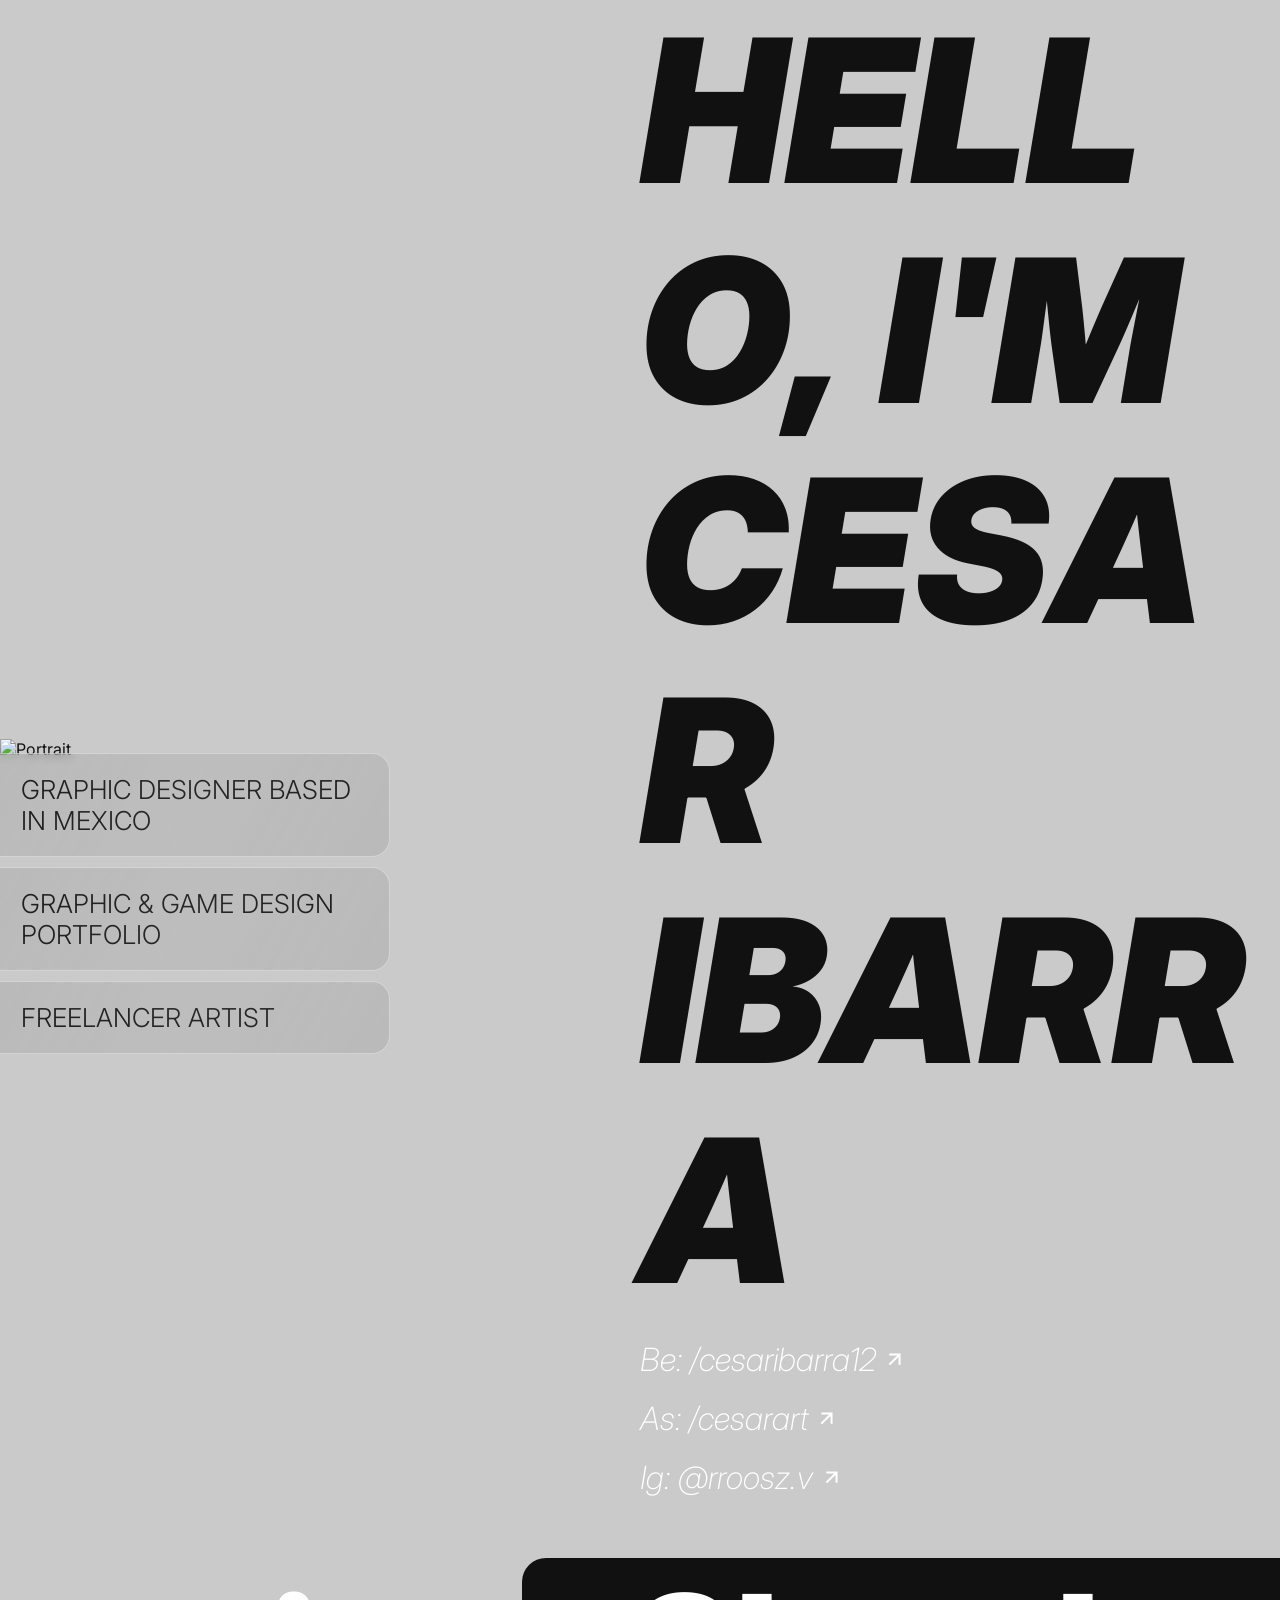
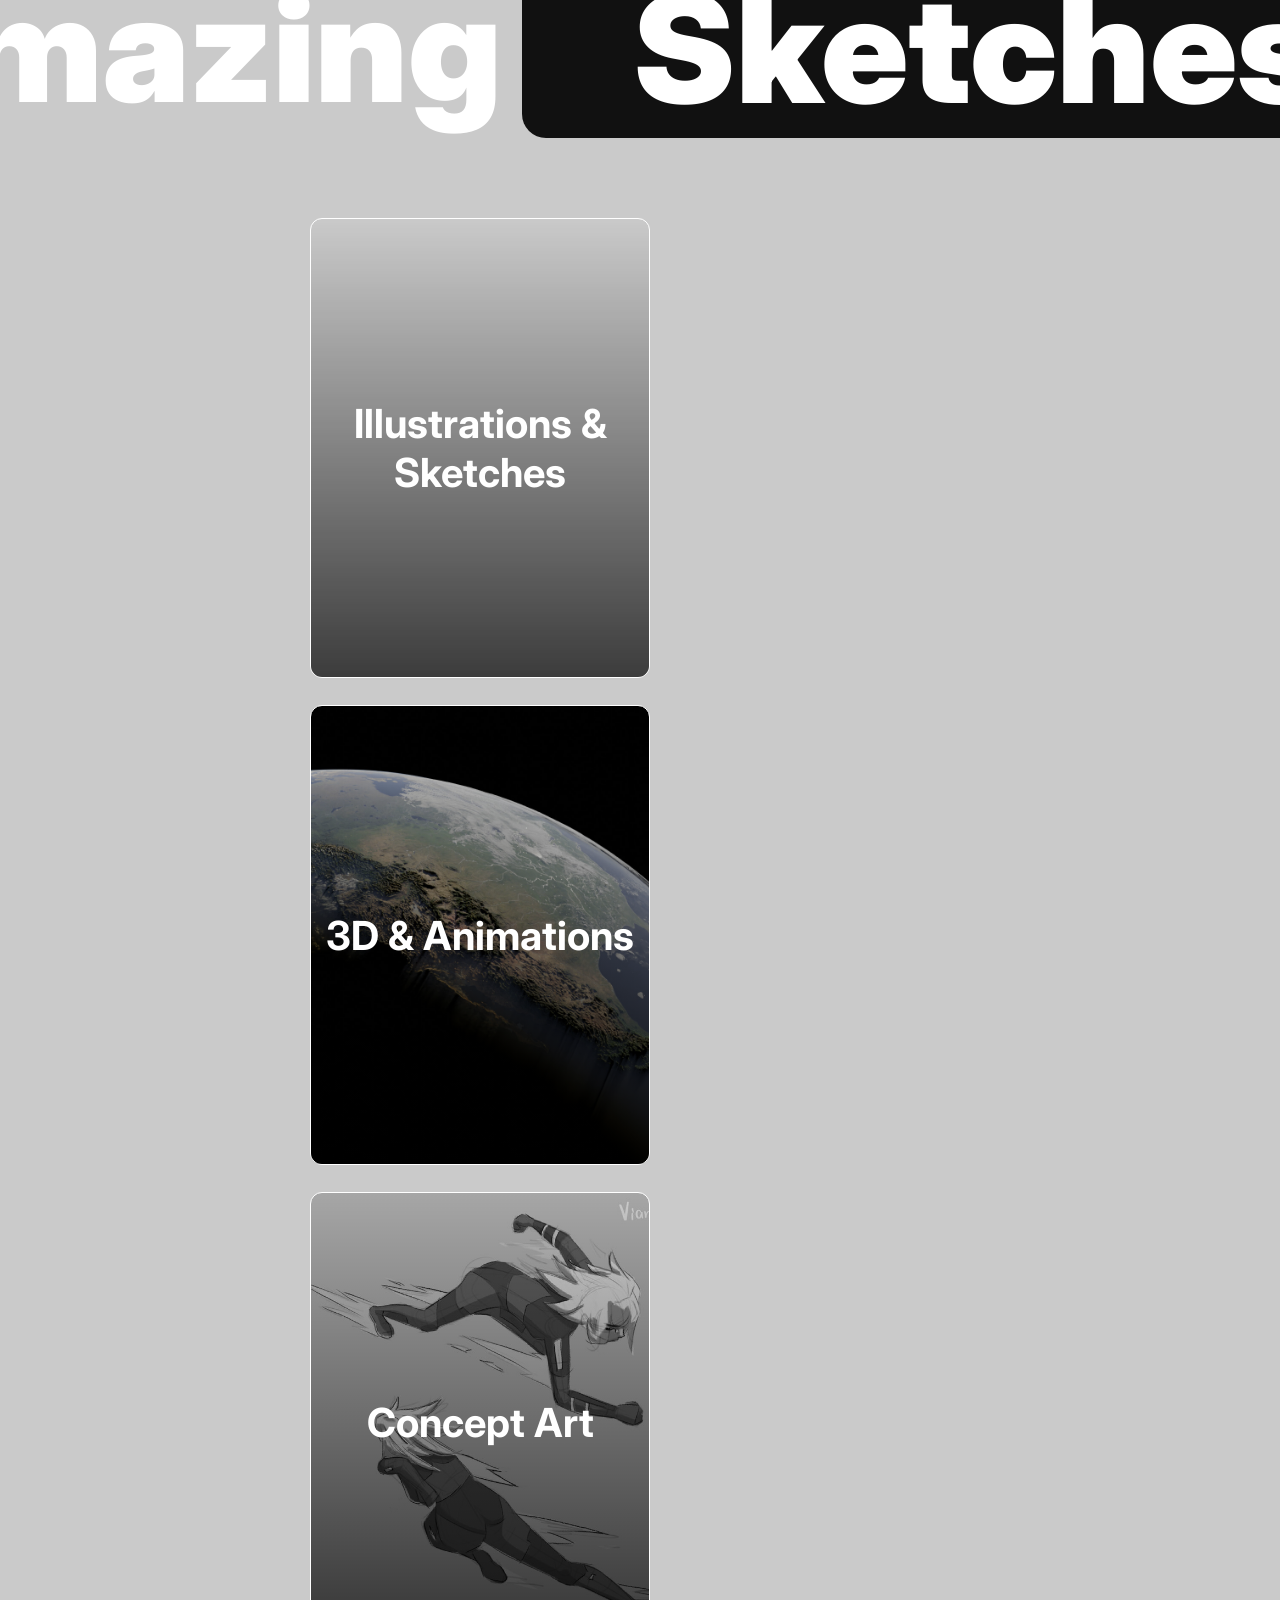
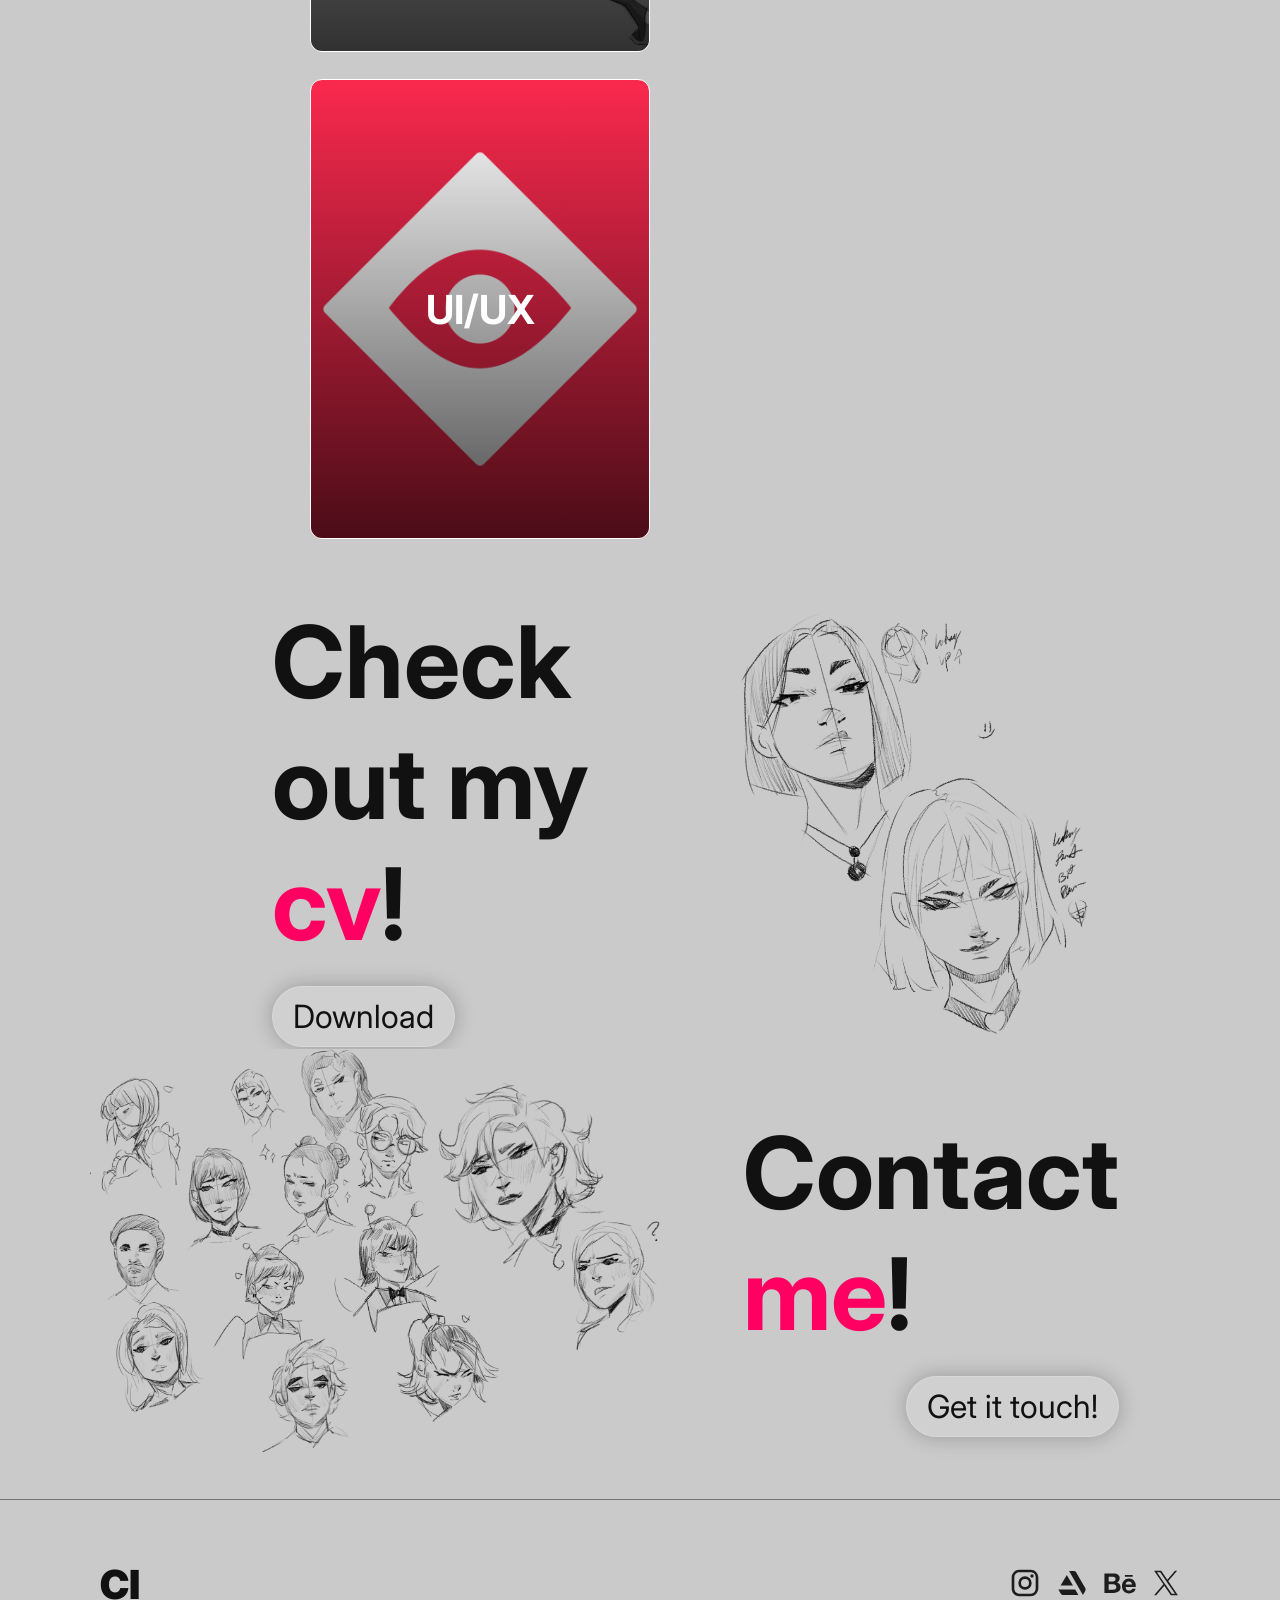
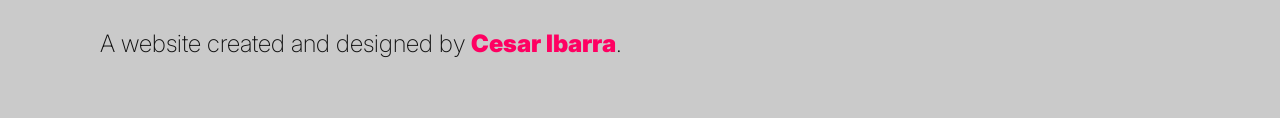
==== index.html @ 058ae0f2 "Fix image source path in index.html" ====
<!DOCTYPE html>
<html lang="en">
<head>
    <meta charset="UTF-8">
    <meta name="viewport" content="width=device-width, initial-scale=1.0">
    <title>Cesar Ibarra</title>
    <link rel="icon" href="">
    <link rel="stylesheet" href="index.css">
    <link rel="preconnect" href="https://fonts.googleapis.com">
    <link rel="preconnect" href="https://fonts.gstatic.com" crossorigin>
    <link href="https://fonts.googleapis.com/css2?family=Inter:ital,opsz,wght@0,14..32,100..900;1,14..32,100..900&display=swap" rel="stylesheet">
</head>
<body>

  <div id="main" class="main">
    <!-- Lado Izquierdo -->
    <div class="left">
      <img src="./img/illustrations and sketches/main.PNG" alt="Portrait">
      <div class="tags">
        <div>GRAPHIC DESIGNER BASED IN MEXICO</div>
        <div>GRAPHIC & GAME DESIGN PORTFOLIO</div>
        <div>FREELANCER ARTIST</div>
      </div>
    </div>

    <!-- Lado Derecho -->
    <div class="right">
      <h1 id="hello">HELLO, I'M<br>CESAR<br>IBARRA</h1>
      <div class="links">
        <a href="https://www.behance.net/cesaribarra12" target="_blank"> Be: /cesaribarra12 <svg xmlns="http://www.w3.org/2000/svg" width="24" height="24" viewBox="0 0 24 24"><path  d="M13 20h-2V8l-5.5 5.5l-1.42-1.42L12 4.16l7.92 7.92l-1.42 1.42L13 8z"/></svg></a>
        <a href="https://www.artstation.com/cesarart" target="_blank">As: /cesarart <svg xmlns="http://www.w3.org/2000/svg" width="24" height="24" viewBox="0 0 24 24"><path  d="M13 20h-2V8l-5.5 5.5l-1.42-1.42L12 4.16l7.92 7.92l-1.42 1.42L13 8z"/></svg></a>
        <a href="https://www.instagram.com/rroosz.v" target="_blank">Ig: @rroosz.v <svg xmlns="http://www.w3.org/2000/svg" width="24" height="24" viewBox="0 0 24 24"><path  d="M13 20h-2V8l-5.5 5.5l-1.42-1.42L12 4.16l7.92 7.92l-1.42 1.42L13 8z"/></svg></a>
      </div>
    </div>
  </div>

  
<div class="mywork">
   <h2 class="myworkh2">
  Amazing 
  <span class="rotate">
    <span>Sketches</span>
    <span>Illustrations</span>
    <span>Concept Arts</span>
    <span class="designspan">Designs</span>
  </span>
</h2>
  <div class="work-container">
    <a href="#" class="work-card" style="background-image: url('img/illustrations and sketches/billie.jpg')"  data-modal="illustrations">
      <span>Illustrations & Sketches</span>
    </a>

    <a href="#" class="work-card" style="background-image: url('img/3d/world.jpg')" data-modal="threeD">
      <span>3D & Animations</span>
    </a>

    <a href="#" class="work-card" style="background-image: url('/img/concept/concept.jpg')" data-modal="conceptart" >
      <span>Concept Art</span>
    </a>

    <a href="#" class="work-card" style="background-image: url('img/ui ux/MDL.png')" data-modal="uiux">
      <span>UI/UX</span>
    </a>
  </div>
</div>
<div class="downloadsec">
    <div class="download">
      <h1>Check out my <span>cv</span>!</h1>
      <button onclick="descargarPDF()" class="downloadbut">Download</button>
    </div>
      <img src="/img/Illustrations and sketches/Sketc.png" alt="">

</div>


<div class="contactmesec">
    <img src="/img/Illustrations and sketches/Sketch2.png">
  <div class="contactme">
      <h1>Contact <span>me</span>!</h1>
      <button onclick="window.location.href='mailto:cesar.ibarra003@outlook.com?subject=Contact%20from%20your%20website&body=Hi,%20Cesar%20looking%20forward%20to%20contact%20you.'" class="contactbut">Get it touch!</button>
  </div>
</div>

<footer>
  <div class="mainfoot">
    <a href="#" class="footlogo">CI</a>
    <div class="footlinks">
      <a class="footlink"><svg xmlns="http://www.w3.org/2000/svg" width="32" height="32" viewBox="0 0 24 24"><path  d="M7.8 2h8.4C19.4 2 22 4.6 22 7.8v8.4a5.8 5.8 0 0 1-5.8 5.8H7.8C4.6 22 2 19.4 2 16.2V7.8A5.8 5.8 0 0 1 7.8 2m-.2 2A3.6 3.6 0 0 0 4 7.6v8.8C4 18.39 5.61 20 7.6 20h8.8a3.6 3.6 0 0 0 3.6-3.6V7.6C20 5.61 18.39 4 16.4 4zm9.65 1.5a1.25 1.25 0 0 1 1.25 1.25A1.25 1.25 0 0 1 17.25 8A1.25 1.25 0 0 1 16 6.75a1.25 1.25 0 0 1 1.25-1.25M12 7a5 5 0 0 1 5 5a5 5 0 0 1-5 5a5 5 0 0 1-5-5a5 5 0 0 1 5-5m0 2a3 3 0 0 0-3 3a3 3 0 0 0 3 3a3 3 0 0 0 3-3a3 3 0 0 0-3-3"/></svg></a>
      <a class="footlink"><svg xmlns="http://www.w3.org/2000/svg" width="32" height="32" viewBox="0 0 24 24"><path  d="m1.77 16.88l1.73 2.98c.34.68 1.04 1.14 1.83 1.14h11.46l-2.36-4.12zm20.46.02c0-.4-.12-.79-.33-1.12L15.17 4.1A2.04 2.04 0 0 0 13.35 3H9.8l10.38 18l1.64-2.86c.31-.54.41-.78.41-1.24m-9.5-2.96L8.1 5.92l-4.65 8.02z"/></svg></a>
      <a class="footlink"><svg xmlns="http://www.w3.org/2000/svg" width="34" height="34" viewBox="0 0 24 24"><path  d="M7.443 5.35c.639 0 1.23.05 1.77.198c.541.099.984.297 1.377.544q.591.371.885 1.039c.197.445.296.99.296 1.583c0 .693-.148 1.286-.492 1.731c-.295.446-.787.841-1.377 1.138c.836.248 1.475.693 1.869 1.286s.639 1.336.639 2.177c0 .693-.148 1.286-.394 1.781c-.245.495-.639.94-1.082 1.237a5.1 5.1 0 0 1-1.573.692c-.59.149-1.18.248-1.77.248H1V5.35zm-.394 5.54c.541 0 .984-.148 1.328-.395s.492-.693.492-1.237c0-.297-.05-.594-.148-.791s-.246-.347-.442-.495a2.4 2.4 0 0 0-.64-.247c-.246-.05-.491-.05-.787-.05H4v3.216zm.148 5.838c.295 0 .59-.05.836-.099c.246-.05.492-.148.688-.297a1.8 1.8 0 0 0 .492-.544c.098-.247.197-.544.197-.89c0-.693-.197-1.188-.59-1.534c-.394-.297-.935-.445-1.574-.445H4v3.81zm9.492-.05q.59.594 1.77.594c.541 0 1.033-.148 1.426-.395q.591-.446.738-.891h2.41c-.394 1.187-.984 2.028-1.77 2.572c-.788.495-1.722.792-2.853.792a5.8 5.8 0 0 1-2.115-.396a3.9 3.9 0 0 1-1.574-1.088a3.9 3.9 0 0 1-.983-1.633c-.246-.643-.345-1.335-.345-2.127c0-.742.099-1.434.345-2.078a5.3 5.3 0 0 1 1.033-1.682c.442-.445.983-.84 1.573-1.088a5.5 5.5 0 0 1 2.066-.396c.836 0 1.574.149 2.213.495c.64.346 1.131.742 1.524 1.336c.394.544.69 1.187.886 1.88c.098.692.147 1.385.098 2.176H16c0 .792.295 1.534.689 1.93m3.098-5.194c-.344-.346-.885-.544-1.525-.544a2.34 2.34 0 0 0-1.082.247c-.295.149-.491.347-.688.545a1.3 1.3 0 0 0-.344.692c-.05.248-.099.445-.099.643h4.426c-.098-.742-.344-1.236-.688-1.583M15.459 6.29h5.508v1.336H15.46z"/></svg></a>
      <a class="footlink"><svg xmlns="http://www.w3.org/2000/svg" width="28" height="28" viewBox="0 0 16 16"><path  d="M9.294 6.928L14.357 1h-1.2L8.762 6.147L5.25 1H1.2l5.31 7.784L1.2 15h1.2l4.642-5.436L10.751 15h4.05zM7.651 8.852l-.538-.775L2.832 1.91h1.843l3.454 4.977l.538.775l4.491 6.47h-1.843z"/></svg></a>
    </div>
  </div>
  <span>A website created and designed by <a target="_blank" href="https://x.com/Rrooszv">Cesar Ibarra</a>.</span>
</footer>




<!-- === MODALS === -->
 <div class="modal" id="illustrations">
  <div class="modal-content">
    <div class="modal-header">
      <h3>Illustrations & Sketches</h3>
      <button class="close-btn">&times;</button>
    </div>
    <div class="modal-grid">
      <img src="/img/Illustrations and sketches/billie.jpg">
      <img src="/img/Illustrations and sketches/rubi face.jpg">
      <img src="/img/Illustrations and sketches/affo.jpg">
      <img src="/img/Illustrations and sketches/harley.jpg">
      <img src="/img/Illustrations and sketches/Rr.PNG">
      <img src="/img/Illustrations and sketches/main.PNG">
      <img src="/img/Illustrations and sketches/portraits.png">
      <img src="/img/Illustrations and sketches/shego.jpg">
      <img src="/img/Illustrations and sketches/zelda.jpg">
      <img src="/img/Illustrations and sketches/affo v1.png">
      <img src="/img/Illustrations and sketches/sketch 1.jpg">
      <img src="/img/Illustrations and sketches/rubi ils.jpg">
      <img src="/img/Illustrations and sketches/rubi sketch.jpg">
      <img src="/img/Illustrations and sketches/sketch 2.jpg">
      <img src="/img/Illustrations and sketches/akali.jpg">
      <img src="/img/Illustrations and sketches/rubi.jpg">
      <img src="/img/Illustrations and sketches/woodkid.jpg">
      <img src="/img/Illustrations and sketches/sketch 3.jpg">
      <img src="/img/Illustrations and sketches/2b.jpg">
      <img src="/img/Illustrations and sketches/michelleohara.jpg">
      <img src="/img/Illustrations and sketches/chunli.jpg">
    </div>
  </div>
</div>

<div class="modal" id="threeD">
  <div class="modal-content">
    <div class="modal-header">
      <h3>3D & Animations</h3>
      <button class="close-btn">&times;</button>
    </div>
    <div class="modal-grid-2">
      <video  controls autoplay playinline muted> <source src="/img/3d/The vetta Logo.mp4" type="video/mp4"></video>
      <img src="/img/3d/world.jpg">
      <img src="/img/3d/switch.png">
      <img src="/img/3d/switch wf.png">
    </div>
  </div>
</div>

<div class="modal" id="conceptart">
  <div class="modal-content">
    <div class="modal-header">
      <h3>Concept Art</h3>
      <button class="close-btn">&times;</button>
    </div>
    <div class="modal-grid-3">
      <img src="/img/concept/vianna v2.jpg">
      <img src="/img/concept/vianna v3.jpg">
      <img src="/img/concept/concept.jpg">
      <img src="/img/concept/lyra.jpg">
      <img src="/img/concept/affo ta.jpg">
      <img src="/img/concept/faces2.png">
      <img src="/img/concept/concept2.png">
      <img src="/img/concept/faces.png">
    </div>
  </div>
</div>
<div class="modal" id="uiux">
  <div class="modal-content">
    <div class="modal-header">
      <h3>UI/UX</h3>
      <button class="close-btn">&times;</button>
    </div>
    <div class="modal-grid-4">
      <img src="/img/ui ux/Alliance black shadow.png">
      <img src="/img/ui ux/Alliance blue shadow.png">
      <img src="/img/ui ux/Alliance white shadow.png">
      <img src="/img/ui ux/Alliance yellow shadow.png">
      <img src="/img/ui ux/a.png">
      <img src="/img/ui ux/b.png">
      <img src="/img/ui ux/c.png">
      <img src="/img/ui ux/stick.png">
    </div>
  </div>
</div>
  
<button id="goTopBtn">⬆ To the top</button>

<script src="index.js"></script>
</body>
</html>
---- index.css ----
* {
  margin: 0;
  padding: 0;
  box-sizing: border-box;
  font-family: "Inter", sans-serif;
  text-decoration: none;
}

body {
  background-color: #cacaca;
  color:#111;
  min-height: 100vh;
  display: flex;
  flex-direction: column;
}

/* MAIN CONTENT */
.main {
  display: flex;
  flex: 1;
  justify-content: space-between;
  align-items: center;
  height: 100vh;
}

/* LEFT SIDE */
.left {
  position: relative;
  flex: 1;
  display: flex;
  justify-content: flex-start;
  align-items: center;
}

.left img {
  max-height: 100vh;
}

.tags {
  position: absolute;
  top: 70%;
  left: -10px; 
  width: 400px;
  display: flex;
  flex-direction: column;
  gap: 10px;
}
.tags div {
  position: relative;
  overflow: hidden; /* importante para el brillo */
  background: rgba(2, 2, 2, 0.096);
  border-radius: 0 18px 18px 0;
  backdrop-filter: blur(5px);
  -webkit-backdrop-filter: blur(5.6px);
  border: 1px solid rgba(255, 255, 255, 0.404);
  padding: 20px 30px;
  font-size: 26px;
  font-weight: 300;
}

.tags div::before {
  content: "";
  position: absolute;
  top: -50%;
  left: -50%;
  width: 200%;
  height: 200%;
  background: linear-gradient(
    120deg,
    transparent 0%,
    rgba(255, 255, 255, 0.096) 50%,
    transparent 100%
  );
  animation: shine 5s linear infinite; 
}

    /* RIGHT SIDE */
.right {
  display: flex;
  flex-direction: column;
  justify-content: center;
  flex: 1;
}

.right h1 {
  font-size: 200px; 
  font-weight: 900;
  font-style: italic;
  line-height: 1.1;
}

.split-text {
  display: inline-block;
}

.char {
  display: inline-block;
  opacity: 0;
  transform: translateY(70px) scale(0.9) ;
  animation: reveal 1s forwards;
  animation-timing-function: cubic-bezier(0.25, 1, 0.5, 1);
}

.links{
  display: flex;
  flex-direction: column;
  align-items: start;
  justify-content: center;
}

.links a {
  display: inline-block;  
  margin-top: 20px;
  font-size: 32px;
  font-style: italic;
  font-weight: 200;
  color: rgb(255, 255, 255);
  fill: white;
  text-decoration: none;
  transition: 0.3s;
}

.links a:hover{
  color: rgb(255, 0, 98);
  fill: rgb(255, 0, 98);
}
.links svg{
  rotate: 45deg;
  transition: 0.3s;
}

.links a:hover > svg{
  translate: 0 -5px;
}

/*SECTION 1 */
.mywork{
  padding: 60px 40px;
  display: flex;
  flex-direction: column;
  text-align: center;
  justify-content: center;
  align-items: center;
  min-height: 100vh;
}

.myworkh2 {
  font-size: 150px;
  font-weight: 900;
  margin-bottom: 80px;
  color: white;
  border-radius: 80px;
  padding: 0 40px;
  display: flex;
  align-items: center;
  gap: 20px;
  overflow: hidden;
}

.rotate {
  display: flex;
  flex-direction: column;
  height: 1.2em; /* altura de una palabra */
  background-color: #111;
  padding:0 10px;
  color: #fff;
  overflow: hidden;
  border-radius: 24px ;
}

.rotate span {
  display: block;
  height: 1em;
  animation: rotateWords 7s infinite;
}
.designspan{
  margin-top: 30px;
}
/* Contenedor de las cards */
.work-container {
  display: flex;
  justify-content: space-between;
  flex-wrap: wrap;
  margin: 0 30vh;
  gap: 3vh;
}

    /* Cada card */
.work-card {
  display: flex;
  justify-content: center;
  align-items: center;  
  width: 340px;
  height: 460px;
  border: 1px solid white;
  overflow: hidden;
  cursor: pointer;
  border-radius: 12px;
  position: relative;
  flex-shrink: 0;
  background-size: cover;
  background-position: center;
  transition: 0.3s ;
}

.work-card:hover {
  transform: scale(1.05);
}

    /* Capa oscura encima de la imagen */
.work-card::before {
  content: "";
  position: absolute;
  inset: 0;
  background: linear-gradient(to top, rgba(0,0,0,0.7), rgba(0,0,0,0));
}
    /* Texto centrado */
.work-card span {
  position: relative;
  font-size: 40px;
  font-weight: bold;
  color: white;
  z-index: 1;
}



/* === MODAL === */
.modal {
  display: none; 
  position: fixed;
  inset: 0;
  background: rgba(0, 0, 0, 0.384);
  backdrop-filter: blur(10px);
  justify-content: center;
  align-items: center;
  z-index: 1000;
  padding: 40px;
}

.modal-content {
  background: #222;
  padding: 20px;
  border-radius: 16px;
  max-width: 120vh;
  width: 100%;
  max-height: 80vh; 
  overflow-y: auto;  
  scrollbar-width: 20px;       
  scrollbar-color: rgb(255, 0, 98) #222; 
}
.modal-content::-webkit-scrollbar {
  width: 30px; 
}
.modal-content::-webkit-scrollbar-track {
  background: #222; 
  border-radius: 8px;
}
.modal-header {
  display: flex;
  justify-content: space-between;
  align-items: center;
  margin: 20px;
}

.modal-header h3 {
  margin: 0;
  font-size: 3.5rem;
  color: white;
}

.close-btn {
  cursor: pointer;
  font-size: 2.5rem;
  background: none;
  border: none;
  color: #fff;
  transition: 0.3s;
}
.close-btn:hover{
  color: rgb(255, 0, 98);
}

    /* Grid de imágenes dentro del modal */
.modal-grid {
  column-count: 3;      
  column-gap: 22px;  
}

.modal-grid img {
  width: 100%;
  display: block;
  margin-bottom: 16px;  
  border-radius: 12px;
  object-fit: cover;
}
.modal-grid-2 {
  column-count: 2;      
  column-gap: 16px;  
}

.modal-grid-2 img {
  width: 100%;
  display: block;
  margin-bottom: 16px;  
  border-radius: 12px;
  object-fit: cover;
}
.modal-grid-2 video {
  width: 100%;
  display: block;
  margin-bottom: 16px;  
  border-radius: 12px;
  object-fit: cover;
}

.modal-grid-3 {
  column-count: 1;      
  column-gap: 16px;  
}

.modal-grid-3 img {
  width: 100%;
  display: block;
  margin-bottom: 16px;  
  border-radius: 12px;
  object-fit: cover;
}
.modal-grid-4 {
  column-count:5;
  column-gap: 10px;
}
.modal-grid-4 img {
  width: 100%;
  display: block;
  margin: 0 10px 20px 10px;
  object-fit: cover;
}

.backgroundcontact{
  background-color: #cacaca;
}

.downloadsec {
  height: 50vh;
  display: flex;
  align-items: center;
  justify-content: center;
  overflow: hidden; 
  padding: 0 15%;
}

.downloadsec img {
  max-height: 100%;   
  height: 100%;       
  width: auto;       
  object-fit: contain; 
}

.download{
  display: flex;
  align-items: start;
  flex-direction: column;
  justify-content: start;
  margin: 80px;
}
.download h1{
  font-size: 100px;
  margin-bottom: 22px;
  color: #111;
}
.download span{
  color: rgb(255, 0, 98);
}
.downloadbut{
  background-color: rgba(255, 255, 255, 0.116);
  padding: 10px 20px;
  border: 1px solid #ffffff31;
  font-size: 32px;
  border-radius: 150px;
  color: #111;
  box-shadow: 0px 0px 20px #11111144;
  cursor: pointer;
  transition: 0.3s;
}
.downloadbut:hover{
  color: white;
  background-color: rgb(255, 0, 98);
}
.contactmesec{
  height: 50vh;
  display: flex;
  align-items: center;
  justify-content: center; 
  overflow: hidden; 
  padding: 0 15%;
}
.contactmesec img{
  max-height: 100%;   
  height: 100%;       
  width: auto;       
  object-fit: contain; 
}
.contactme{
  margin: 80px;
  display: flex;
  flex-direction: column;
  justify-content: end;
  align-items: end;
}
.contactme h1{
  font-size: 100px;
  margin-bottom: 22px;
  color: #111;
}
.contactme span{
  color: rgb(255, 0, 98);
}
.contactbut{
  background-color: rgba(255, 255, 255, 0.116);
  padding: 10px 20px;
  border: 1px solid #ffffff31;
  font-size: 32px;
  border-radius: 150px;
  color: #111;
  box-shadow: 0px 0px 20px #11111144;

  cursor: pointer;
  transition: 0.3s;
}
.contactbut:hover{
  background-color: rgb(255, 0, 98);
  color: white;
}

#goTopBtn {
  position: fixed;
  bottom: 20px;
  right: 30px;
  display: none; 
  background: rgba(253, 253, 253, 0.075);
  backdrop-filter: blur(5px);
  border: 1px solid rgba(255, 255, 255, 0.411);
  color: white;
  padding: 12px 16px;
  border-radius: 16px;
  cursor: pointer;
  font-size: 24px;
  transition: 0.3s ;
  z-index: 1000;
}

#goTopBtn:hover {
  background: rgb(255, 0, 98);
  border: none;
}
  
#goTopBtn.blur {
  filter: blur(5px);
  pointer-events: none; 
}

footer{
  display: flex;
  border-top: 1px solid rgba(0, 0, 0, 0.432);
  flex-direction: column;
  justify-content: space-between;
  padding: 60px 100px 60px 100px;
}
.mainfoot{
  display: flex;
  justify-content: space-between;
  align-items: center;
  margin-bottom: 20px;
}

.footlogo{
  display: flex;
  font-size: 40px;
  font-weight: 900;
  color: #111;
}

.footlinks{
  display: flex;
  justify-content: space-between;
  gap: 15px;
  align-items: center;
}
.footlink{
  fill: #1d1d1d;
  transition: 0.3s;
  cursor: pointer;
}
.footlink:hover{
  fill: rgb(255, 0, 98);
}

footer > span{
  font-size: 24px;
  font-weight: 200;
}

footer > span > a{
  font-weight: 900;
  color: rgb(255, 0, 98);
}

@keyframes reveal {
  to {
    opacity: 1;
    transform: translateY(0) scale(1) rotate(0);
  }
}

@keyframes shine {
  0% { transform: translateX(-100%); }
  60% { transform: translateX(100%) ; }
  100% { transform: translateX(100%); }
}


@keyframes rotateWords {
  0%   { transform: translateY(0%); }
  20%  { transform: translateY(0%); }

  25%  { transform: translateY(-100%); }
  45%  { transform: translateY(-100%); }

  50%  { transform: translateY(-204%); }
  70%  { transform: translateY(-204%); }

  75%  { transform: translateY(-320%); }
  95%  { transform: translateY(-320%); }

  100% { transform: translateY(0%); }
}
@media (prefers-color-scheme: light) {
  .body {
    background: #fff;
  }
}
@media (prefers-color-scheme: dark) {
  .body {
    background: #111;
  }
}

@media (max-width: 600px) {
  .main{
    max-width: 100%;
    height: 100vh;
    margin: 0;
    padding: 20px;
  }
  .left >img{
    width: 100%;
  }
  .tags {
    display: none;
  }
  .tags div {
    border-radius: 18px;
    font-size: 6px;
    font-weight: 300;
  }
  .right > h1{
    font-size: 30px;
  }
  .links{
  display: flex;
  flex-direction: column;
  align-items: start;
  justify-content: center;
  }

  .links a {
  font-size: 12px;
  margin-top: 10px;
  font-style: italic;
  font-weight: 200;
  color: rgb(255, 255, 255);
  fill: white;
  }
  .links a svg{
    height: 12px ;
    width: 12px;
  }

}
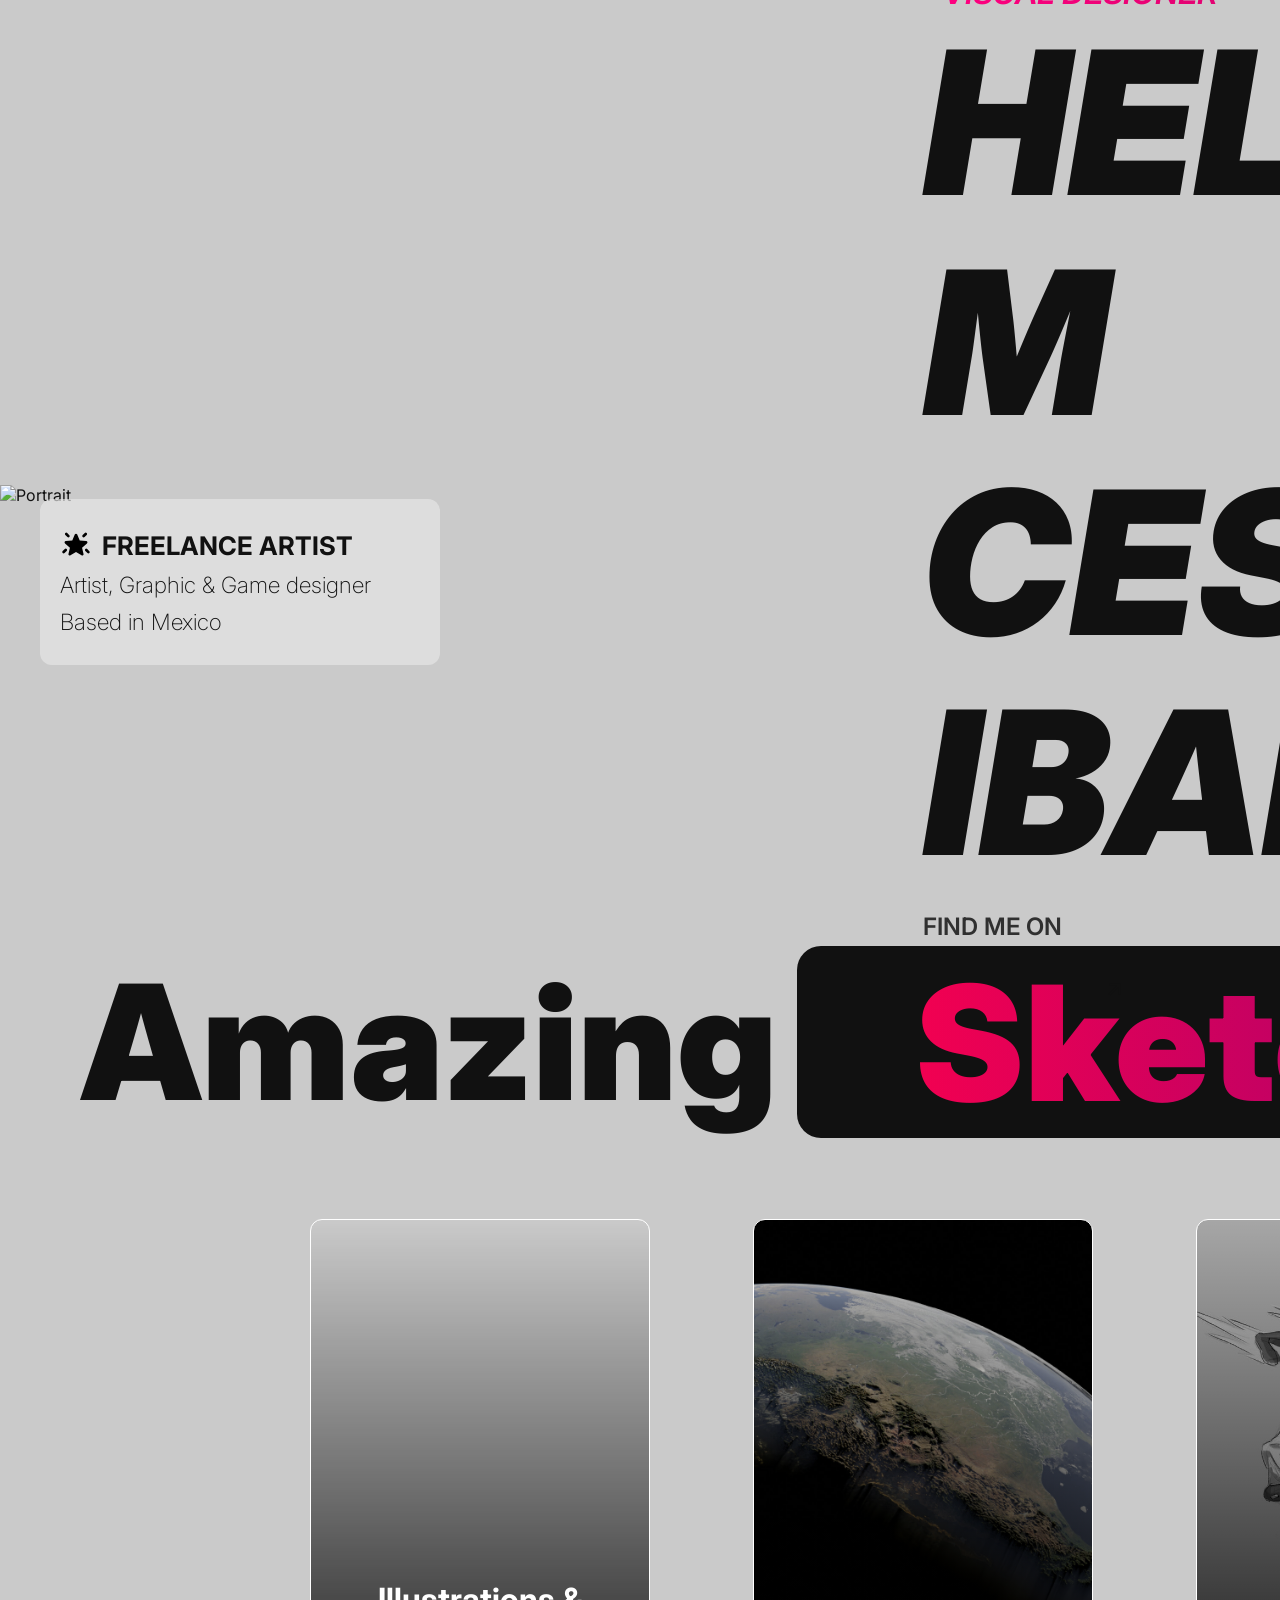
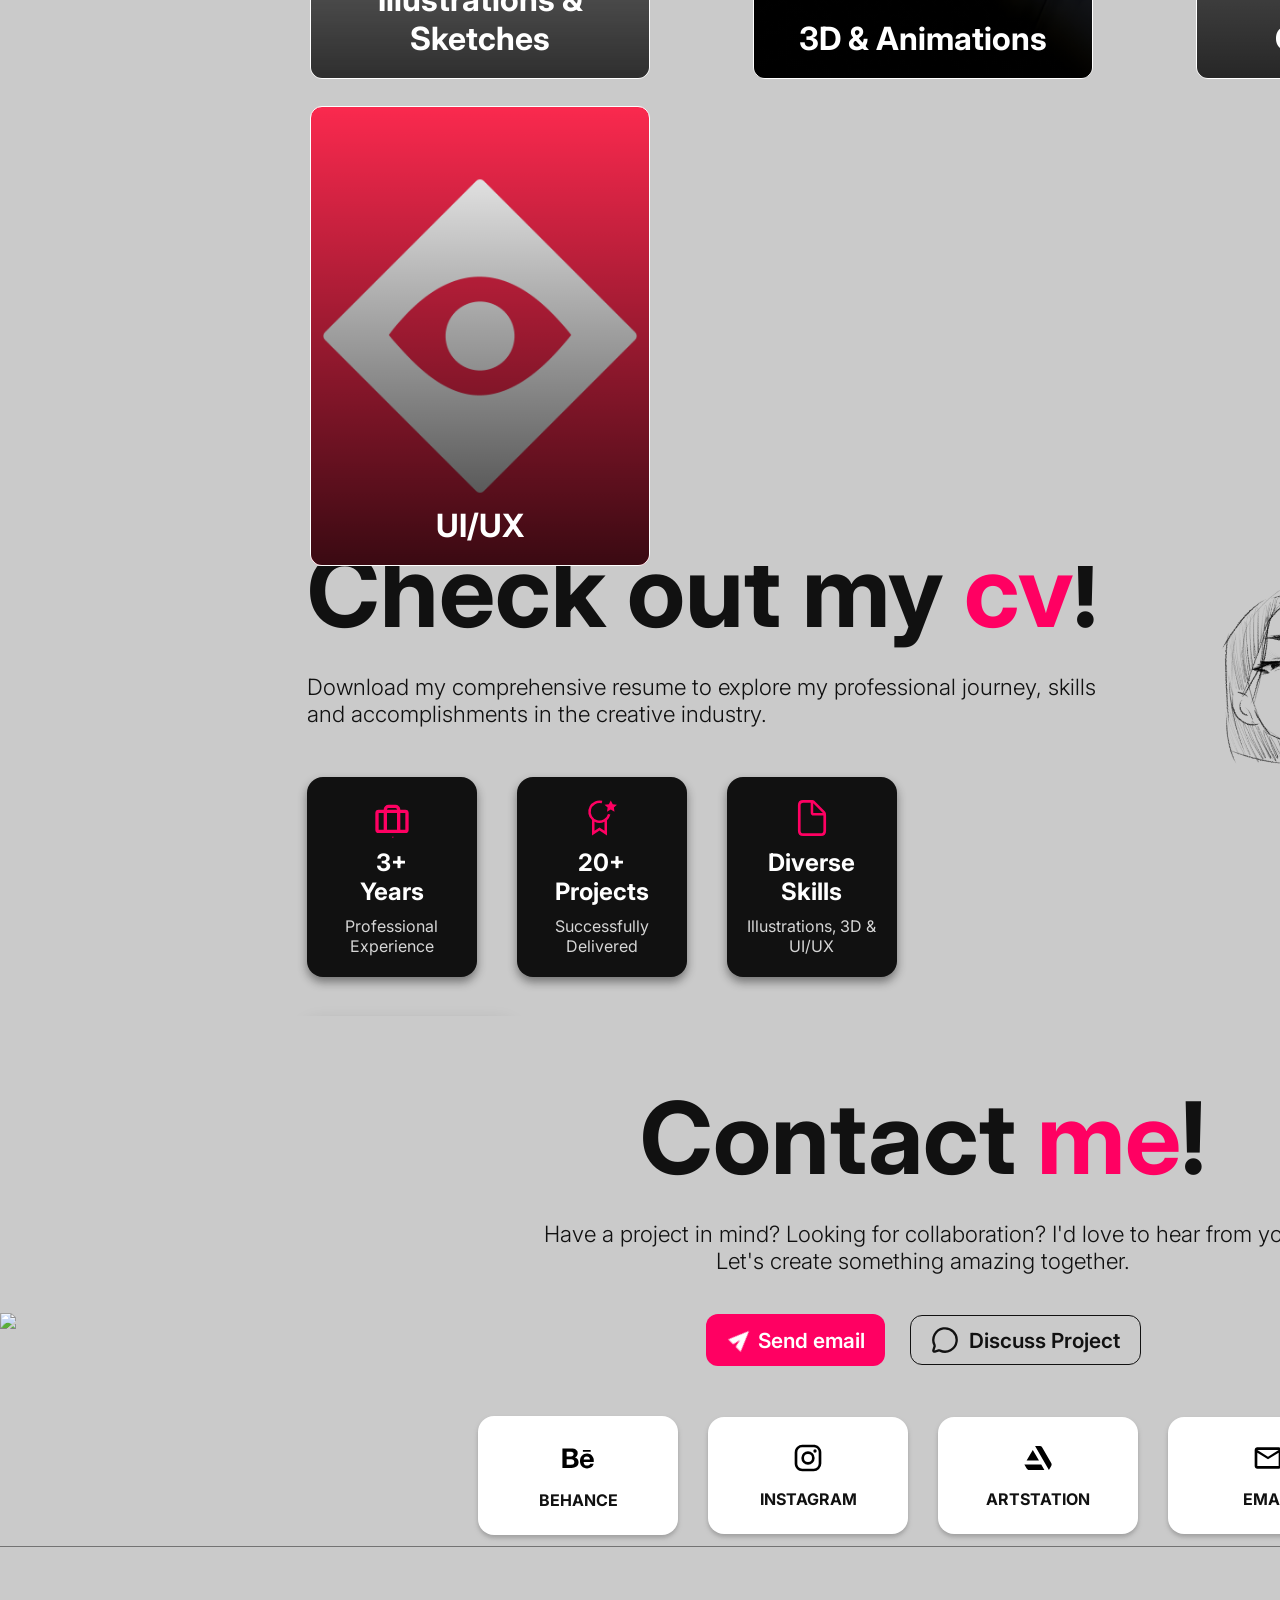
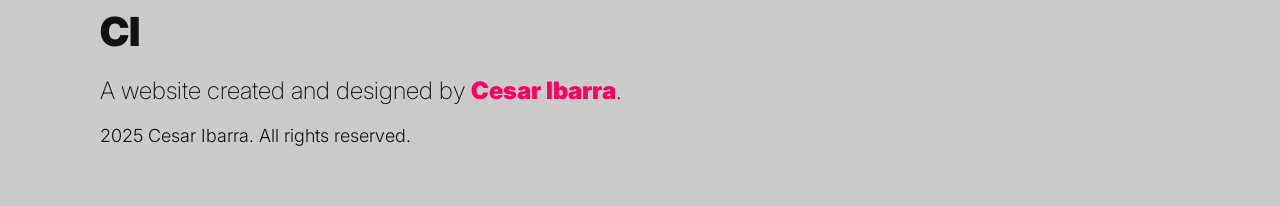
==== commit 2a2c282b: "Add files via upload" ====
--- a/index.html
+++ b/index.html
@@ -10,26 +10,33 @@
     <link rel="preconnect" href="https://fonts.gstatic.com" crossorigin>
     <link href="https://fonts.googleapis.com/css2?family=Inter:ital,opsz,wght@0,14..32,100..900;1,14..32,100..900&display=swap" rel="stylesheet">
 </head>
-<body>
-
+<body> 
+  <nav>
+    <div class="navbar">
+      <a href="contact.html" class="contactnav">Get in touch!</a>
+      <a  class="myworksec">Watch my Work</a>
+    </div>
+  </nav>
   <div id="main" class="main">
     <!-- Lado Izquierdo -->
     <div class="left">
-      <img src="./img/illustrations and sketches/main.PNG" alt="Portrait">
+      <img src="img/illustrations and sketches/main.PNG" alt="Portrait">
       <div class="tags">
-        <div>GRAPHIC DESIGNER BASED IN MEXICO</div>
-        <div>GRAPHIC & GAME DESIGN PORTFOLIO</div>
-        <div>FREELANCER ARTIST</div>
+        <h1><svg xmlns="http://www.w3.org/2000/svg" width="32" height="32" viewBox="0 0 24 24"><path  d="M19 15q.3-.3.713-.3t.712.3L22 16.6q.3.3.3.7t-.3.7t-.7.3t-.7-.3L19 16.425q-.3-.3-.3-.712T19 15m1-12q.3.3.3.713t-.3.712L18.425 6q-.3.3-.712.3T17 6t-.3-.712t.3-.713L18.6 3q.3-.3.7-.3t.7.3M4 3q.3-.3.713-.3t.712.3L7 4.6q.3.3.3.7T7 6t-.712.3t-.713-.3L4 4.425q-.3-.3-.3-.712T4 3m1 12q.3.3.3.713t-.3.712L3.425 18q-.3.3-.712.3T2 18t-.3-.712t.3-.713L3.6 15q.3-.3.7-.3t.7.3m7 2.275l-4.15 2.5q-.275.175-.575.15t-.525-.2t-.35-.437t-.05-.588l1.1-4.725L3.775 10.8q-.25-.225-.312-.513t.037-.562t.3-.45t.55-.225l4.85-.425l1.875-4.45q.125-.3.388-.45t.537-.15t.537.15t.388.45l1.875 4.45l4.85.425q.35.05.55.225t.3.45t.038.563t-.313.512l-3.675 3.175l1.1 4.725q.075.325-.05.588t-.35.437t-.525.2t-.575-.15z"/></svg>FREELANCE ARTIST</h1>
+        <span>Artist, Graphic & Game designer</span>
+        <span>Based in Mexico</span>
       </div>
     </div>
 
     <!-- Lado Derecho -->
     <div class="right">
-      <h1 id="hello">HELLO, I'M<br>CESAR<br>IBARRA</h1>
+      <span class="topic">VISUAL DESIGNER</span>
+      <h1 id="hello">HELLO, I'M <br>CESAR <br>IBARRA</h1>
+      <span class="findme">FIND ME ON</span>
       <div class="links">
-        <a href="https://www.behance.net/cesaribarra12" target="_blank"> Be: /cesaribarra12 <svg xmlns="http://www.w3.org/2000/svg" width="24" height="24" viewBox="0 0 24 24"><path  d="M13 20h-2V8l-5.5 5.5l-1.42-1.42L12 4.16l7.92 7.92l-1.42 1.42L13 8z"/></svg></a>
-        <a href="https://www.artstation.com/cesarart" target="_blank">As: /cesarart <svg xmlns="http://www.w3.org/2000/svg" width="24" height="24" viewBox="0 0 24 24"><path  d="M13 20h-2V8l-5.5 5.5l-1.42-1.42L12 4.16l7.92 7.92l-1.42 1.42L13 8z"/></svg></a>
-        <a href="https://www.instagram.com/rroosz.v" target="_blank">Ig: @rroosz.v <svg xmlns="http://www.w3.org/2000/svg" width="24" height="24" viewBox="0 0 24 24"><path  d="M13 20h-2V8l-5.5 5.5l-1.42-1.42L12 4.16l7.92 7.92l-1.42 1.42L13 8z"/></svg></a>
+        <a href="https://www.behance.net/cesaribarra12" target="_blank"><svg xmlns="http://www.w3.org/2000/svg" width="34" height="34" viewBox="0 0 24 24"><path  d="M7.443 5.35c.639 0 1.23.05 1.77.198c.541.099.984.297 1.377.544q.591.371.885 1.039c.197.445.296.99.296 1.583c0 .693-.148 1.286-.492 1.731c-.295.446-.787.841-1.377 1.138c.836.248 1.475.693 1.869 1.286s.639 1.336.639 2.177c0 .693-.148 1.286-.394 1.781c-.245.495-.639.94-1.082 1.237a5.1 5.1 0 0 1-1.573.692c-.59.149-1.18.248-1.77.248H1V5.35zm-.394 5.54c.541 0 .984-.148 1.328-.395s.492-.693.492-1.237c0-.297-.05-.594-.148-.791s-.246-.347-.442-.495a2.4 2.4 0 0 0-.64-.247c-.246-.05-.491-.05-.787-.05H4v3.216zm.148 5.838c.295 0 .59-.05.836-.099c.246-.05.492-.148.688-.297a1.8 1.8 0 0 0 .492-.544c.098-.247.197-.544.197-.89c0-.693-.197-1.188-.59-1.534c-.394-.297-.935-.445-1.574-.445H4v3.81zm9.492-.05q.59.594 1.77.594c.541 0 1.033-.148 1.426-.395q.591-.446.738-.891h2.41c-.394 1.187-.984 2.028-1.77 2.572c-.788.495-1.722.792-2.853.792a5.8 5.8 0 0 1-2.115-.396a3.9 3.9 0 0 1-1.574-1.088a3.9 3.9 0 0 1-.983-1.633c-.246-.643-.345-1.335-.345-2.127c0-.742.099-1.434.345-2.078a5.3 5.3 0 0 1 1.033-1.682c.442-.445.983-.84 1.573-1.088a5.5 5.5 0 0 1 2.066-.396c.836 0 1.574.149 2.213.495c.64.346 1.131.742 1.524 1.336c.394.544.69 1.187.886 1.88c.098.692.147 1.385.098 2.176H16c0 .792.295 1.534.689 1.93m3.098-5.194c-.344-.346-.885-.544-1.525-.544a2.34 2.34 0 0 0-1.082.247c-.295.149-.491.347-.688.545a1.3 1.3 0 0 0-.344.692c-.05.248-.099.445-.099.643h4.426c-.098-.742-.344-1.236-.688-1.583M15.459 6.29h5.508v1.336H15.46z"/></svg> <span>Behance</span> <svg class="linkarrow" xmlns="http://www.w3.org/2000/svg" width="24" height="24" viewBox="0 0 24 24"><path  d="M13 20h-2V8l-5.5 5.5l-1.42-1.42L12 4.16l7.92 7.92l-1.42 1.42L13 8z"/></svg></a>
+        <a href="https://www.artstation.com/cesarart" target="_blank"><svg xmlns="http://www.w3.org/2000/svg" width="32" height="32" viewBox="0 0 24 24"><path  d="m1.77 16.88l1.73 2.98c.34.68 1.04 1.14 1.83 1.14h11.46l-2.36-4.12zm20.46.02c0-.4-.12-.79-.33-1.12L15.17 4.1A2.04 2.04 0 0 0 13.35 3H9.8l10.38 18l1.64-2.86c.31-.54.41-.78.41-1.24m-9.5-2.96L8.1 5.92l-4.65 8.02z"/></svg><span>Artstation </span><svg class="linkarrow" xmlns="http://www.w3.org/2000/svg" width="24" height="24" viewBox="0 0 24 24"><path  d="M13 20h-2V8l-5.5 5.5l-1.42-1.42L12 4.16l7.92 7.92l-1.42 1.42L13 8z"/></svg></a>
+        <a href="https://www.instagram.com/rroosz.v" target="_blank"><svg xmlns="http://www.w3.org/2000/svg" width="32" height="32" viewBox="0 0 24 24"><path  d="M7.8 2h8.4C19.4 2 22 4.6 22 7.8v8.4a5.8 5.8 0 0 1-5.8 5.8H7.8C4.6 22 2 19.4 2 16.2V7.8A5.8 5.8 0 0 1 7.8 2m-.2 2A3.6 3.6 0 0 0 4 7.6v8.8C4 18.39 5.61 20 7.6 20h8.8a3.6 3.6 0 0 0 3.6-3.6V7.6C20 5.61 18.39 4 16.4 4zm9.65 1.5a1.25 1.25 0 0 1 1.25 1.25A1.25 1.25 0 0 1 17.25 8A1.25 1.25 0 0 1 16 6.75a1.25 1.25 0 0 1 1.25-1.25M12 7a5 5 0 0 1 5 5a5 5 0 0 1-5 5a5 5 0 0 1-5-5a5 5 0 0 1 5-5m0 2a3 3 0 0 0-3 3a3 3 0 0 0 3 3a3 3 0 0 0 3-3a3 3 0 0 0-3-3"/></svg><span>Instagram</span><svg class="linkarrow" xmlns="http://www.w3.org/2000/svg" width="24" height="24" viewBox="0 0 24 24"><path  d="M13 20h-2V8l-5.5 5.5l-1.42-1.42L12 4.16l7.92 7.92l-1.42 1.42L13 8z"/></svg></a>
       </div>
     </div>
   </div>
@@ -46,7 +53,7 @@
   </span>
 </h2>
   <div class="work-container">
-    <a href="#" class="work-card" style="background-image: url('img/illustrations and sketches/billie.jpg')"  data-modal="illustrations">
+    <a href="#" class="work-card" style="background-image: url('img/illustrations and sketches/portraits.png')"  data-modal="illustrations">
       <span>Illustrations & Sketches</span>
     </a>
 
@@ -54,7 +61,7 @@
       <span>3D & Animations</span>
     </a>
 
-    <a href="#" class="work-card" style="background-image: url('/img/concept/concept.jpg')" data-modal="conceptart" >
+    <a href="#" class="work-card" style="background-image: url('img/concept/concept.jpg')" data-modal="conceptart" >
       <span>Concept Art</span>
     </a>
 
@@ -65,33 +72,82 @@
 </div>
 <div class="downloadsec">
     <div class="download">
+      <span class="resume">RESUME</span>
       <h1>Check out my <span>cv</span>!</h1>
-      <button onclick="descargarPDF()" class="downloadbut">Download</button>
-    </div>
-      <img src="/img/Illustrations and sketches/Sketc.png" alt="">
-
-</div>
-
-
-<div class="contactmesec">
-    <img src="/img/Illustrations and sketches/Sketch2.png">
-  <div class="contactme">
-      <h1>Contact <span>me</span>!</h1>
-      <button onclick="window.location.href='mailto:cesar.ibarra003@outlook.com?subject=Contact%20from%20your%20website&body=Hi,%20Cesar%20looking%20forward%20to%20contact%20you.'" class="contactbut">Get it touch!</button>
-  </div>
+      <div class="resumedesc"> Download my comprehensive resume to explore my professional journey, skills and accomplishments in the creative industry.
+      </div>
+      <div class="skillscont">
+        <div class="skillcard">
+          <svg xmlns="http://www.w3.org/2000/svg" width="40" height="40" viewBox="0 0 24 24"><path d="m12.594 23.258l-.012.002l-.071.035l-.02.004l-.014-.004l-.071-.036q-.016-.004-.024.006l-.004.01l-.017.428l.005.02l.01.013l.104.074l.015.004l.012-.004l.104-.074l.012-.016l.004-.017l-.017-.427q-.004-.016-.016-.018m.264-.113l-.014.002l-.184.093l-.01.01l-.003.011l.018.43l.005.012l.008.008l.201.092q.019.005.029-.008l.004-.014l-.034-.614q-.005-.019-.02-.022m-.715.002a.02.02 0 0 0-.027.006l-.006.014l-.034.614q.001.018.017.024l.015-.002l.201-.093l.01-.008l.003-.011l.018-.43l-.003-.012l-.01-.01z"/><path d="M14 4a3 3 0 0 1 3 3h3a2 2 0 0 1 2 2v10a2 2 0 0 1-2 2H4a2 2 0 0 1-2-2V9a2 2 0 0 1 2-2h3a3 3 0 0 1 3-3zm1 5H9v10h6zm5 0h-3v10h3zM7 9H4v10h3zm7-3h-4a1 1 0 0 0-.993.883L9 7h6a1 1 0 0 0-.883-.993z"/></svg>
+          <h2> 3+<br>Years</h2>
+          <span>Professional<br>Experience</span>
+        </div>
+        <div class="skillcard">
+          <svg xmlns="http://www.w3.org/2000/svg" width="40" height="40" viewBox="0 0 32 32"><path  d="m23 2l1.593 3L28 5.414l-2.5 2.253L26 11l-3-1.875L20 11l.5-3.333L18 5.414L21.5 5z"/><path  d="m22.717 13.249l-1.938-.498a6.994 6.994 0 1 1-5.028-8.531l.499-1.937A8.99 8.99 0 0 0 8 17.69V30l6-4l6 4V17.708a8.96 8.96 0 0 0 2.717-4.459M18 26.263l-4-2.667l-4 2.667V19.05a8.92 8.92 0 0 0 8 .006Z"/></svg>          
+          <h2> 20+ <br> Projects</h2>
+          <span>Successfully<br>Delivered</span>
+        </div>
+        <div class="skillcard">
+          <svg xmlns="http://www.w3.org/2000/svg" width="40" height="40" viewBox="0 0 56 56"><path d="M15.555 53.125h24.89c4.852 0 7.266-2.461 7.266-7.336V24.508c0-3.024-.328-4.336-2.203-6.258L32.57 5.102c-1.78-1.829-3.234-2.227-5.882-2.227H15.555c-4.828 0-7.266 2.484-7.266 7.36v35.554c0 4.898 2.438 7.336 7.266 7.336m.187-3.773c-2.414 0-3.68-1.29-3.68-3.633V10.305c0-2.32 1.266-3.657 3.704-3.657h10.406v13.618c0 2.953 1.5 4.406 4.406 4.406h13.36v21.047c0 2.343-1.243 3.633-3.68 3.633ZM31 21.132c-.914 0-1.29-.374-1.29-1.312V7.375l13.5 13.758Z"/></svg>
+          <h2> Diverse<br>Skills</h2>
+          <span>Illustrations, 3D &<br>UI/UX</span>
+        </div>
+
+      </div>
+      <button onclick="descargarPDF()" class="downloadbut"><svg xmlns="http://www.w3.org/2000/svg" width="28" height="28" viewBox="0 0 24 24"><path d="m12 16l-5-5l1.4-1.45l2.6 2.6V4h2v8.15l2.6-2.6L17 11zm-8 4v-5h2v3h12v-3h2v5z"/></svg>DOWNLOAD CV</button>
+    </div>
+      <img src="img/Illustrations and sketches/Sketc.png" alt="">
+</div>
+<div class="contsec">
+    <img src="img/Illustrations and sketches/Sideimg1.png">
+    <div class="contact">
+      <span class="lcnt">LET'S CONNECT</span>
+      <h1>Contact<span> me</span>!</h1>
+      <div class="contactdesc"> Have a project in mind? Looking for collaboration? I'd love to hear from you. <BR>Let's create something amazing together.
+      </div>
+      <div class="contbuts">
+        <a href="mailto:cesar.ibarra003@outlook.com?subject=Project%20Inquiry&body=Hi%20César,%0D%0A%0D%0AI'd%20like%20to%20collaborate%20with%20you%20on%20a%20project.%20Here%20are%20some%20details:%0D%0A%0D%0A-%20Project%20Name:%0D%0A-%20Description:%0D%0A-%20Deadline:%0D%0A%0D%0AThanks!%0D%0A%0D%0A"  class="sendemail"><svg xmlns="http://www.w3.org/2000/svg" width="32" height="32" viewBox="0 0 24 24"><path d="M4 18.5v-5.154L9.846 12L4 10.654V5.5L19.423 12z"/></svg> Send email</a>
+        <a href="mailto:cesar.ibarra003@outlook.com?subject=Let's%20Discuss%20a%20Project&body=Hi%20César,%0D%0A%0D%0AI%20want%20to%20discuss%20a%20potential%20collaboration.%20Please%20let%20me%20know%20your%20availability%20for%20a%20quick%20chat.%0D%0A%0D%0AThanks!" class="discuss"><svg xmlns="http://www.w3.org/2000/svg" width="28" height="28" viewBox="0 0 24 24"><path stroke-linecap="round" stroke-linejoin="round" stroke-width="2" d="M2.992 16.342a2 2 0 0 1 .094 1.167l-1.065 3.29a1 1 0 0 0 1.236 1.168l3.413-.998a2 2 0 0 1 1.099.092a10 10 0 1 0-4.777-4.719"/></svg>Discuss Project</a>
+      </div>
+
+
+      <div class="contactcont">
+        <a href="https://www.behance.net/cesaribarra12" target="_blank" href="" class="contactcard">
+        <svg xmlns="http://www.w3.org/2000/svg" width="34" height="34" viewBox="0 0 24 24"><path  d="M7.443 5.35c.639 0 1.23.05 1.77.198c.541.099.984.297 1.377.544q.591.371.885 1.039c.197.445.296.99.296 1.583c0 .693-.148 1.286-.492 1.731c-.295.446-.787.841-1.377 1.138c.836.248 1.475.693 1.869 1.286s.639 1.336.639 2.177c0 .693-.148 1.286-.394 1.781c-.245.495-.639.94-1.082 1.237a5.1 5.1 0 0 1-1.573.692c-.59.149-1.18.248-1.77.248H1V5.35zm-.394 5.54c.541 0 .984-.148 1.328-.395s.492-.693.492-1.237c0-.297-.05-.594-.148-.791s-.246-.347-.442-.495a2.4 2.4 0 0 0-.64-.247c-.246-.05-.491-.05-.787-.05H4v3.216zm.148 5.838c.295 0 .59-.05.836-.099c.246-.05.492-.148.688-.297a1.8 1.8 0 0 0 .492-.544c.098-.247.197-.544.197-.89c0-.693-.197-1.188-.59-1.534c-.394-.297-.935-.445-1.574-.445H4v3.81zm9.492-.05q.59.594 1.77.594c.541 0 1.033-.148 1.426-.395q.591-.446.738-.891h2.41c-.394 1.187-.984 2.028-1.77 2.572c-.788.495-1.722.792-2.853.792a5.8 5.8 0 0 1-2.115-.396a3.9 3.9 0 0 1-1.574-1.088a3.9 3.9 0 0 1-.983-1.633c-.246-.643-.345-1.335-.345-2.127c0-.742.099-1.434.345-2.078a5.3 5.3 0 0 1 1.033-1.682c.442-.445.983-.84 1.573-1.088a5.5 5.5 0 0 1 2.066-.396c.836 0 1.574.149 2.213.495c.64.346 1.131.742 1.524 1.336c.394.544.69 1.187.886 1.88c.098.692.147 1.385.098 2.176H16c0 .792.295 1.534.689 1.93m3.098-5.194c-.344-.346-.885-.544-1.525-.544a2.34 2.34 0 0 0-1.082.247c-.295.149-.491.347-.688.545a1.3 1.3 0 0 0-.344.692c-.05.248-.099.445-.099.643h4.426c-.098-.742-.344-1.236-.688-1.583M15.459 6.29h5.508v1.336H15.46z"/></svg>
+        <h2> BEHANCE</h2>
+        </a>
+
+        <a href="https://www.instagram.com/rroosz.v" target="_blank" class="contactcard">
+        <svg xmlns="http://www.w3.org/2000/svg" width="32" height="32" viewBox="0 0 24 24"><path  d="M7.8 2h8.4C19.4 2 22 4.6 22 7.8v8.4a5.8 5.8 0 0 1-5.8 5.8H7.8C4.6 22 2 19.4 2 16.2V7.8A5.8 5.8 0 0 1 7.8 2m-.2 2A3.6 3.6 0 0 0 4 7.6v8.8C4 18.39 5.61 20 7.6 20h8.8a3.6 3.6 0 0 0 3.6-3.6V7.6C20 5.61 18.39 4 16.4 4zm9.65 1.5a1.25 1.25 0 0 1 1.25 1.25A1.25 1.25 0 0 1 17.25 8A1.25 1.25 0 0 1 16 6.75a1.25 1.25 0 0 1 1.25-1.25M12 7a5 5 0 0 1 5 5a5 5 0 0 1-5 5a5 5 0 0 1-5-5a5 5 0 0 1 5-5m0 2a3 3 0 0 0-3 3a3 3 0 0 0 3 3a3 3 0 0 0 3-3a3 3 0 0 0-3-3"/></svg>
+        <h2> INSTAGRAM</h2>
+        </a>
+
+        <a href="https://www.artstation.com/cesarart" target="_blank" class="contactcard">
+        <svg xmlns="http://www.w3.org/2000/svg" width="32" height="32" viewBox="0 0 24 24"><path  d="m1.77 16.88l1.73 2.98c.34.68 1.04 1.14 1.83 1.14h11.46l-2.36-4.12zm20.46.02c0-.4-.12-.79-.33-1.12L15.17 4.1A2.04 2.04 0 0 0 13.35 3H9.8l10.38 18l1.64-2.86c.31-.54.41-.78.41-1.24m-9.5-2.96L8.1 5.92l-4.65 8.02z"/></svg>        
+        <h2> ARTSTATION</h2>
+        </a>
+
+        <a href="mailto:cesar.ibarra003@outlook.com?subject=Project%20Inquiry&body=Hi%20César,%0D%0A%0D%0AI'd%20like%20to%20collaborate%20with%20you%20on%20a%20project.%20Here%20are%20some%20details:%0D%0A%0D%0A-%20Project%20Name:%0D%0A-%20Description:%0D%0A-%20Deadline:%0D%0A%0D%0AThanks!%0D%0A%0D%0A" class="contactcard">
+        <svg xmlns="http://www.w3.org/2000/svg" width="32" height="32" viewBox="0 0 24 24"><path  d="M22 6c0-1.1-.9-2-2-2H4c-1.1 0-2 .9-2 2v12c0 1.1.9 2 2 2h16c1.1 0 2-.9 2-2zm-2 0l-8 5l-8-5zm0 12H4V8l8 5l8-5z"/></svg>        <h2> EMAIL</h2>
+        </a>
+      </div>
+    </div>
+      <img src="img/Illustrations and sketches/Sideimg2.png">
 </div>
 
 <footer>
   <div class="mainfoot">
     <a href="#" class="footlogo">CI</a>
     <div class="footlinks">
-      <a class="footlink"><svg xmlns="http://www.w3.org/2000/svg" width="32" height="32" viewBox="0 0 24 24"><path  d="M7.8 2h8.4C19.4 2 22 4.6 22 7.8v8.4a5.8 5.8 0 0 1-5.8 5.8H7.8C4.6 22 2 19.4 2 16.2V7.8A5.8 5.8 0 0 1 7.8 2m-.2 2A3.6 3.6 0 0 0 4 7.6v8.8C4 18.39 5.61 20 7.6 20h8.8a3.6 3.6 0 0 0 3.6-3.6V7.6C20 5.61 18.39 4 16.4 4zm9.65 1.5a1.25 1.25 0 0 1 1.25 1.25A1.25 1.25 0 0 1 17.25 8A1.25 1.25 0 0 1 16 6.75a1.25 1.25 0 0 1 1.25-1.25M12 7a5 5 0 0 1 5 5a5 5 0 0 1-5 5a5 5 0 0 1-5-5a5 5 0 0 1 5-5m0 2a3 3 0 0 0-3 3a3 3 0 0 0 3 3a3 3 0 0 0 3-3a3 3 0 0 0-3-3"/></svg></a>
-      <a class="footlink"><svg xmlns="http://www.w3.org/2000/svg" width="32" height="32" viewBox="0 0 24 24"><path  d="m1.77 16.88l1.73 2.98c.34.68 1.04 1.14 1.83 1.14h11.46l-2.36-4.12zm20.46.02c0-.4-.12-.79-.33-1.12L15.17 4.1A2.04 2.04 0 0 0 13.35 3H9.8l10.38 18l1.64-2.86c.31-.54.41-.78.41-1.24m-9.5-2.96L8.1 5.92l-4.65 8.02z"/></svg></a>
-      <a class="footlink"><svg xmlns="http://www.w3.org/2000/svg" width="34" height="34" viewBox="0 0 24 24"><path  d="M7.443 5.35c.639 0 1.23.05 1.77.198c.541.099.984.297 1.377.544q.591.371.885 1.039c.197.445.296.99.296 1.583c0 .693-.148 1.286-.492 1.731c-.295.446-.787.841-1.377 1.138c.836.248 1.475.693 1.869 1.286s.639 1.336.639 2.177c0 .693-.148 1.286-.394 1.781c-.245.495-.639.94-1.082 1.237a5.1 5.1 0 0 1-1.573.692c-.59.149-1.18.248-1.77.248H1V5.35zm-.394 5.54c.541 0 .984-.148 1.328-.395s.492-.693.492-1.237c0-.297-.05-.594-.148-.791s-.246-.347-.442-.495a2.4 2.4 0 0 0-.64-.247c-.246-.05-.491-.05-.787-.05H4v3.216zm.148 5.838c.295 0 .59-.05.836-.099c.246-.05.492-.148.688-.297a1.8 1.8 0 0 0 .492-.544c.098-.247.197-.544.197-.89c0-.693-.197-1.188-.59-1.534c-.394-.297-.935-.445-1.574-.445H4v3.81zm9.492-.05q.59.594 1.77.594c.541 0 1.033-.148 1.426-.395q.591-.446.738-.891h2.41c-.394 1.187-.984 2.028-1.77 2.572c-.788.495-1.722.792-2.853.792a5.8 5.8 0 0 1-2.115-.396a3.9 3.9 0 0 1-1.574-1.088a3.9 3.9 0 0 1-.983-1.633c-.246-.643-.345-1.335-.345-2.127c0-.742.099-1.434.345-2.078a5.3 5.3 0 0 1 1.033-1.682c.442-.445.983-.84 1.573-1.088a5.5 5.5 0 0 1 2.066-.396c.836 0 1.574.149 2.213.495c.64.346 1.131.742 1.524 1.336c.394.544.69 1.187.886 1.88c.098.692.147 1.385.098 2.176H16c0 .792.295 1.534.689 1.93m3.098-5.194c-.344-.346-.885-.544-1.525-.544a2.34 2.34 0 0 0-1.082.247c-.295.149-.491.347-.688.545a1.3 1.3 0 0 0-.344.692c-.05.248-.099.445-.099.643h4.426c-.098-.742-.344-1.236-.688-1.583M15.459 6.29h5.508v1.336H15.46z"/></svg></a>
-      <a class="footlink"><svg xmlns="http://www.w3.org/2000/svg" width="28" height="28" viewBox="0 0 16 16"><path  d="M9.294 6.928L14.357 1h-1.2L8.762 6.147L5.25 1H1.2l5.31 7.784L1.2 15h1.2l4.642-5.436L10.751 15h4.05zM7.651 8.852l-.538-.775L2.832 1.91h1.843l3.454 4.977l.538.775l4.491 6.47h-1.843z"/></svg></a>
+      <a href="https://www.instagram.com/rroosz.v" target="_blank" class="footlink"><svg xmlns="http://www.w3.org/2000/svg" width="32" height="32" viewBox="0 0 24 24"><path  d="M7.8 2h8.4C19.4 2 22 4.6 22 7.8v8.4a5.8 5.8 0 0 1-5.8 5.8H7.8C4.6 22 2 19.4 2 16.2V7.8A5.8 5.8 0 0 1 7.8 2m-.2 2A3.6 3.6 0 0 0 4 7.6v8.8C4 18.39 5.61 20 7.6 20h8.8a3.6 3.6 0 0 0 3.6-3.6V7.6C20 5.61 18.39 4 16.4 4zm9.65 1.5a1.25 1.25 0 0 1 1.25 1.25A1.25 1.25 0 0 1 17.25 8A1.25 1.25 0 0 1 16 6.75a1.25 1.25 0 0 1 1.25-1.25M12 7a5 5 0 0 1 5 5a5 5 0 0 1-5 5a5 5 0 0 1-5-5a5 5 0 0 1 5-5m0 2a3 3 0 0 0-3 3a3 3 0 0 0 3 3a3 3 0 0 0 3-3a3 3 0 0 0-3-3"/></svg></a>
+      <a href="https://www.artstation.com/cesarart" target="_blank" class="footlink"><svg xmlns="http://www.w3.org/2000/svg" width="32" height="32" viewBox="0 0 24 24"><path  d="m1.77 16.88l1.73 2.98c.34.68 1.04 1.14 1.83 1.14h11.46l-2.36-4.12zm20.46.02c0-.4-.12-.79-.33-1.12L15.17 4.1A2.04 2.04 0 0 0 13.35 3H9.8l10.38 18l1.64-2.86c.31-.54.41-.78.41-1.24m-9.5-2.96L8.1 5.92l-4.65 8.02z"/></svg></a>
+      <a href="https://www.behance.net/cesaribarra12" target="_blank" class="footlink"><svg xmlns="http://www.w3.org/2000/svg" width="34" height="34" viewBox="0 0 24 24"><path  d="M7.443 5.35c.639 0 1.23.05 1.77.198c.541.099.984.297 1.377.544q.591.371.885 1.039c.197.445.296.99.296 1.583c0 .693-.148 1.286-.492 1.731c-.295.446-.787.841-1.377 1.138c.836.248 1.475.693 1.869 1.286s.639 1.336.639 2.177c0 .693-.148 1.286-.394 1.781c-.245.495-.639.94-1.082 1.237a5.1 5.1 0 0 1-1.573.692c-.59.149-1.18.248-1.77.248H1V5.35zm-.394 5.54c.541 0 .984-.148 1.328-.395s.492-.693.492-1.237c0-.297-.05-.594-.148-.791s-.246-.347-.442-.495a2.4 2.4 0 0 0-.64-.247c-.246-.05-.491-.05-.787-.05H4v3.216zm.148 5.838c.295 0 .59-.05.836-.099c.246-.05.492-.148.688-.297a1.8 1.8 0 0 0 .492-.544c.098-.247.197-.544.197-.89c0-.693-.197-1.188-.59-1.534c-.394-.297-.935-.445-1.574-.445H4v3.81zm9.492-.05q.59.594 1.77.594c.541 0 1.033-.148 1.426-.395q.591-.446.738-.891h2.41c-.394 1.187-.984 2.028-1.77 2.572c-.788.495-1.722.792-2.853.792a5.8 5.8 0 0 1-2.115-.396a3.9 3.9 0 0 1-1.574-1.088a3.9 3.9 0 0 1-.983-1.633c-.246-.643-.345-1.335-.345-2.127c0-.742.099-1.434.345-2.078a5.3 5.3 0 0 1 1.033-1.682c.442-.445.983-.84 1.573-1.088a5.5 5.5 0 0 1 2.066-.396c.836 0 1.574.149 2.213.495c.64.346 1.131.742 1.524 1.336c.394.544.69 1.187.886 1.88c.098.692.147 1.385.098 2.176H16c0 .792.295 1.534.689 1.93m3.098-5.194c-.344-.346-.885-.544-1.525-.544a2.34 2.34 0 0 0-1.082.247c-.295.149-.491.347-.688.545a1.3 1.3 0 0 0-.344.692c-.05.248-.099.445-.099.643h4.426c-.098-.742-.344-1.236-.688-1.583M15.459 6.29h5.508v1.336H15.46z"/></svg></a>
+      <a href="https://x.com/Rrooszv" target="_blank" class="footlink"><svg xmlns="http://www.w3.org/2000/svg" width="28" height="28" viewBox="0 0 16 16"><path  d="M9.294 6.928L14.357 1h-1.2L8.762 6.147L5.25 1H1.2l5.31 7.784L1.2 15h1.2l4.642-5.436L10.751 15h4.05zM7.651 8.852l-.538-.775L2.832 1.91h1.843l3.454 4.977l.538.775l4.491 6.47h-1.843z"/></svg></a>
     </div>
   </div>
   <span>A website created and designed by <a target="_blank" href="https://x.com/Rrooszv">Cesar Ibarra</a>.</span>
+  
+  <span class="copyright">2025 Cesar Ibarra. All rights reserved.</span>
 </footer>
 
 
@@ -105,27 +161,27 @@
       <button class="close-btn">&times;</button>
     </div>
     <div class="modal-grid">
-      <img src="/img/Illustrations and sketches/billie.jpg">
-      <img src="/img/Illustrations and sketches/rubi face.jpg">
-      <img src="/img/Illustrations and sketches/affo.jpg">
-      <img src="/img/Illustrations and sketches/harley.jpg">
-      <img src="/img/Illustrations and sketches/Rr.PNG">
-      <img src="/img/Illustrations and sketches/main.PNG">
-      <img src="/img/Illustrations and sketches/portraits.png">
-      <img src="/img/Illustrations and sketches/shego.jpg">
-      <img src="/img/Illustrations and sketches/zelda.jpg">
-      <img src="/img/Illustrations and sketches/affo v1.png">
-      <img src="/img/Illustrations and sketches/sketch 1.jpg">
-      <img src="/img/Illustrations and sketches/rubi ils.jpg">
-      <img src="/img/Illustrations and sketches/rubi sketch.jpg">
-      <img src="/img/Illustrations and sketches/sketch 2.jpg">
-      <img src="/img/Illustrations and sketches/akali.jpg">
-      <img src="/img/Illustrations and sketches/rubi.jpg">
-      <img src="/img/Illustrations and sketches/woodkid.jpg">
-      <img src="/img/Illustrations and sketches/sketch 3.jpg">
-      <img src="/img/Illustrations and sketches/2b.jpg">
-      <img src="/img/Illustrations and sketches/michelleohara.jpg">
-      <img src="/img/Illustrations and sketches/chunli.jpg">
+      <img src="img/Illustrations and sketches/billie.jpg">
+      <img src="img/Illustrations and sketches/rubi face.jpg">
+      <img src="img/Illustrations and sketches/affo.jpg">
+      <img src="img/Illustrations and sketches/harley.jpg">
+      <img src="img/Illustrations and sketches/Rr.PNG">
+      <img src="img/Illustrations and sketches/main.PNG">
+      <img src="img/Illustrations and sketches/portraits.png">
+      <img src="img/Illustrations and sketches/shego.jpg">
+      <img src="img/Illustrations and sketches/zelda.jpg">
+      <img src="img/Illustrations and sketches/affo v1.png">
+      <img src="img/Illustrations and sketches/sketch 1.jpg">
+      <img src="img/Illustrations and sketches/rubi ils.jpg">
+      <img src="img/Illustrations and sketches/rubi sketch.jpg">
+      <img src="img/Illustrations and sketches/sketch 2.jpg">
+      <img src="img/Illustrations and sketches/akali.jpg">
+      <img src="img/Illustrations and sketches/rubi.jpg">
+      <img src="img/Illustrations and sketches/woodkid.jpg">
+      <img src="img/Illustrations and sketches/sketch 3.jpg">
+      <img src="img/Illustrations and sketches/2b.jpg">
+      <img src="img/Illustrations and sketches/michelleohara.jpg">
+      <img src="img/Illustrations and sketches/chunli.jpg">
     </div>
   </div>
 </div>
@@ -137,10 +193,10 @@
       <button class="close-btn">&times;</button>
     </div>
     <div class="modal-grid-2">
-      <video  controls autoplay playinline muted> <source src="/img/3d/The vetta Logo.mp4" type="video/mp4"></video>
-      <img src="/img/3d/world.jpg">
-      <img src="/img/3d/switch.png">
-      <img src="/img/3d/switch wf.png">
+      <video  controls autoplay playinline muted> <source src="img/3d/The vetta Logo.mp4" type="video/mp4"></video>
+      <img src="img/3d/world.jpg">
+      <img src="img/3d/switch.png">
+      <img src="img/3d/switch wf.png">
     </div>
   </div>
 </div>
@@ -152,14 +208,14 @@
       <button class="close-btn">&times;</button>
     </div>
     <div class="modal-grid-3">
-      <img src="/img/concept/vianna v2.jpg">
-      <img src="/img/concept/vianna v3.jpg">
-      <img src="/img/concept/concept.jpg">
-      <img src="/img/concept/lyra.jpg">
-      <img src="/img/concept/affo ta.jpg">
-      <img src="/img/concept/faces2.png">
-      <img src="/img/concept/concept2.png">
-      <img src="/img/concept/faces.png">
+      <img src="img/concept/vianna v2.jpg">
+      <img src="img/concept/vianna v3.jpg">
+      <img src="img/concept/concept.jpg">
+      <img src="img/concept/lyra.jpg">
+      <img src="img/concept/affo ta.jpg">
+      <img src="img/concept/faces2.png">
+      <img src="img/concept/concept2.png">
+      <img src="img/concept/faces.png">
     </div>
   </div>
 </div>
@@ -170,20 +226,20 @@
       <button class="close-btn">&times;</button>
     </div>
     <div class="modal-grid-4">
-      <img src="/img/ui ux/Alliance black shadow.png">
-      <img src="/img/ui ux/Alliance blue shadow.png">
-      <img src="/img/ui ux/Alliance white shadow.png">
-      <img src="/img/ui ux/Alliance yellow shadow.png">
-      <img src="/img/ui ux/a.png">
-      <img src="/img/ui ux/b.png">
-      <img src="/img/ui ux/c.png">
-      <img src="/img/ui ux/stick.png">
+      <img src="img/ui ux/Alliance black shadow.png">
+      <img src="img/ui ux/Alliance blue shadow.png">
+      <img src="img/ui ux/Alliance white shadow.png">
+      <img src="img/ui ux/Alliance yellow shadow.png">
+      <img src="img/ui ux/a.png">
+      <img src="img/ui ux/b.png">
+      <img src="img/ui ux/c.png">
+      <img src="img/ui ux/stick.png">
     </div>
   </div>
 </div>
   
-<button id="goTopBtn">⬆ To the top</button>
+<button id="goTopBtn"><svg xmlns="http://www.w3.org/2000/svg" width="30" height="30" viewBox="0 0 15 15"><path d="M8.293 2.293a1 1 0 0 1 1.414 0l4.5 4.5a1 1 0 0 1 0 1.414l-4.5 4.5a1 1 0 0 1-1.414-1.414L11 8.5H1.5a1 1 0 0 1 0-2H11L8.293 3.707a1 1 0 0 1 0-1.414"/></svg></button>
 
 <script src="index.js"></script>
 </body>
-</html>
+</html>
--- a/index.css
+++ b/index.css
@@ -13,12 +13,35 @@
   min-height: 100vh;
   display: flex;
   flex-direction: column;
-}
+  position: absolute;
+}
+
+.navbar{
+  margin-right: 5vh;
+  background-color: none;
+  height: 5vh;
+  position: relative;
+  width: 100%;
+  display: flex;
+  justify-content: end;
+  align-items: center;
+  gap: 40px;
+  font-weight: 600;
+  font-size: 1.5rem;
+}
+.contactnav{
+  color: #111;
+  transition: 0.3s;
+}
+.contactnav:hover{
+  color: #a00751;
+  transform: scale(1.03);
+}
+
 
 /* MAIN CONTENT */
 .main {
   display: flex;
-  flex: 1;
   justify-content: space-between;
   align-items: center;
   height: 100vh;
@@ -40,39 +63,28 @@
 .tags {
   position: absolute;
   top: 70%;
-  left: -10px; 
+  left: 40px; 
   width: 400px;
   display: flex;
   flex-direction: column;
   gap: 10px;
-}
-.tags div {
-  position: relative;
-  overflow: hidden; /* importante para el brillo */
-  background: rgba(2, 2, 2, 0.096);
-  border-radius: 0 18px 18px 0;
-  backdrop-filter: blur(5px);
-  -webkit-backdrop-filter: blur(5.6px);
-  border: 1px solid rgba(255, 255, 255, 0.404);
-  padding: 20px 30px;
-  font-size: 26px;
-  font-weight: 300;
-}
-
-.tags div::before {
-  content: "";
-  position: absolute;
-  top: -50%;
-  left: -50%;
-  width: 200%;
-  height: 200%;
-  background: linear-gradient(
-    120deg,
-    transparent 0%,
-    rgba(255, 255, 255, 0.096) 50%,
-    transparent 100%
-  );
-  animation: shine 5s linear infinite; 
+  background-color: rgba(231, 231, 231, 0.671);
+  padding:30px 20px;
+  border-radius: 12px;
+  
+}
+.tags>span {
+  font-size: 1.4rem;
+  font-weight: 200;
+}
+.tags>h1{
+  display: flex;
+  font-size: 1.6rem;
+  font-weight: 700;
+  align-items: center;
+}
+.tags>h1>svg{
+  margin-right: 10px;
 }
 
     /* RIGHT SIDE */
@@ -83,6 +95,15 @@
   flex: 1;
 }
 
+.topic{
+  font-style: italic;
+   background: linear-gradient(90deg, #ff0080, #a00751); 
+  -webkit-background-clip: text; 
+  -webkit-text-fill-color: transparent;
+  font-size: 2rem;
+  font-weight: 600;
+  margin-left: 20px;
+}
 .right h1 {
   font-size: 200px; 
   font-weight: 900;
@@ -101,81 +122,96 @@
   animation: reveal 1s forwards;
   animation-timing-function: cubic-bezier(0.25, 1, 0.5, 1);
 }
+.findme{
+  font-size: 1.5rem;
+  color: #303030;
+  font-weight: 600;
+  margin-top: 20px;
+}
 
 .links{
   display: flex;
-  flex-direction: column;
-  align-items: start;
-  justify-content: center;
+  flex-direction: row;
+  align-items: center;
+  justify-content: start;
+  gap: 30px;
 }
 
 .links a {
   display: inline-block;  
   margin-top: 20px;
-  font-size: 32px;
+  font-size: 1.7rem;
   font-style: italic;
-  font-weight: 200;
-  color: rgb(255, 255, 255);
-  fill: white;
+  font-weight: 300;
+  color: #111;
+  fill: #111;
   text-decoration: none;
+  display: flex;
+  align-items: center;
   transition: 0.3s;
+  gap: 10px;
+  border-radius: 8px;
+  padding: 10px 20px;
+  border: 1px solid #0f0f0f50;
 }
 
 .links a:hover{
   color: rgb(255, 0, 98);
   fill: rgb(255, 0, 98);
-}
-.links svg{
+  border: 1px solid rgb(255, 0, 98);
+  transform: scale(1.05);
+}
+.linkarrow{
   rotate: 45deg;
   transition: 0.3s;
 }
-
-.links a:hover > svg{
-  translate: 0 -5px;
+.links a:hover .linkarrow {
+  transform: translateY(-5px);
 }
 
 /*SECTION 1 */
 .mywork{
-  padding: 60px 40px;
+  padding:0 40px;
   display: flex;
   flex-direction: column;
+  justify-content: center;
+  align-items: center;
+  min-height: 100vh;
   text-align: center;
-  justify-content: center;
-  align-items: center;
-  min-height: 100vh;
 }
 
 .myworkh2 {
-  font-size: 150px;
+  font-size: 10rem;
   font-weight: 900;
   margin-bottom: 80px;
-  color: white;
+  color: #111;
   border-radius: 80px;
   padding: 0 40px;
   display: flex;
   align-items: center;
   gap: 20px;
+}
+
+.rotate {
+  display: inline-block;
+  flex-direction: column;
+  height: 1.2em; 
+  padding: 0 10px;
+  background-color: #111;
+  border-radius: 24px;
   overflow: hidden;
-}
-
-.rotate {
-  display: flex;
-  flex-direction: column;
-  height: 1.2em; /* altura de una palabra */
-  background-color: #111;
-  padding:0 10px;
-  color: #fff;
-  overflow: hidden;
-  border-radius: 24px ;
 }
 
 .rotate span {
   display: block;
-  height: 1em;
+  height: 1.3em;
   animation: rotateWords 7s infinite;
+   background: linear-gradient(90deg, #ff004c, #8a0278);
+  -webkit-background-clip: text;
+  -webkit-text-fill-color: transparent;
 }
 .designspan{
-  margin-top: 30px;
+  margin-top: 35px;
 }
 /* Contenedor de las cards */
 .work-container {
@@ -190,7 +226,7 @@
 .work-card {
   display: flex;
   justify-content: center;
-  align-items: center;  
+  align-items: end;  
   width: 340px;
   height: 460px;
   border: 1px solid white;
@@ -213,12 +249,12 @@
   content: "";
   position: absolute;
   inset: 0;
-  background: linear-gradient(to top, rgba(0,0,0,0.7), rgba(0,0,0,0));
+  background: linear-gradient(to top, rgba(0, 0, 0, 0.767), rgba(92, 92, 92, 0));
 }
     /* Texto centrado */
 .work-card span {
-  position: relative;
-  font-size: 40px;
+  padding:20px ;
+  font-size: 32px;
   font-weight: bold;
   color: white;
   z-index: 1;
@@ -240,7 +276,7 @@
 }
 
 .modal-content {
-  background: #222;
+  background: linear-gradient(#1d1d1d, #330119);
   padding: 20px;
   border-radius: 16px;
   max-width: 120vh;
@@ -260,6 +296,7 @@
 .modal-header {
   display: flex;
   justify-content: space-between;
+  padding-left: 30%;
   align-items: center;
   margin: 20px;
 }
@@ -291,9 +328,9 @@
 .modal-grid img {
   width: 100%;
   display: block;
-  margin-bottom: 16px;  
-  border-radius: 12px;
+  margin-bottom: 22px;  
   object-fit: cover;
+  border-radius: 10px;
 }
 .modal-grid-2 {
   column-count: 2;      
@@ -338,9 +375,6 @@
   object-fit: cover;
 }
 
-.backgroundcontact{
-  background-color: #cacaca;
-}
 
 .downloadsec {
   height: 50vh;
@@ -363,92 +397,236 @@
   align-items: start;
   flex-direction: column;
   justify-content: start;
-  margin: 80px;
-}
+  padding: 30px 100px 30px 30px;
+}
+
+.resume{
+  font-weight: 700;
+  font-size: 1.2rem;
+  color: rgb(255, 0, 98);
+}
+
+.download span{
+  color: rgb(255, 0, 98);
+}
+
 .download h1{
   font-size: 100px;
   margin-bottom: 22px;
   color: #111;
 }
-.download span{
-  color: rgb(255, 0, 98);
-}
+.resumedesc{
+  color: #111;
+  font-size: 1.4rem;
+  font-weight: 300; 
+}
+
+.skillscont{
+  display: flex;
+  justify-content: center;
+  align-items: center;
+  gap: 40px;
+  margin: 50px 0;
+  text-align: center;
+}
+
+.skillcard{
+  display: flex;
+  flex-direction: column;
+  justify-content: center;
+  gap: 10px;
+  align-items: center;
+  background-color: #111;
+  height: 200px;
+  width: 170px;
+  padding: 10px 20px;
+  border-radius: 16px;
+  color: white;
+  fill: rgb(255, 0, 98);
+  box-shadow: 0 5px 10px #11111175;
+}
+.skillcard>span{
+  color: rgba(255, 255, 255, 0.822);
+  font-size: 1rem;
+}
+
 .downloadbut{
-  background-color: rgba(255, 255, 255, 0.116);
+  background-color: rgb(255, 0, 98);
   padding: 10px 20px;
   border: 1px solid #ffffff31;
-  font-size: 32px;
-  border-radius: 150px;
-  color: #111;
+  font-size: 1rem;
+  font-weight: 600;
+  border-radius: 12px;
+  color: white;
   box-shadow: 0px 0px 20px #11111144;
   cursor: pointer;
   transition: 0.3s;
+  align-items: center;
+  display: flex;
+  fill: white;
+  gap: 10px;
 }
 .downloadbut:hover{
-  color: white;
-  background-color: rgb(255, 0, 98);
-}
-.contactmesec{
+  transform: scale(1.04);
+}
+
+.contsec{
   height: 50vh;
   display: flex;
   align-items: center;
-  justify-content: center; 
+  justify-content: space-between;
   overflow: hidden; 
-  padding: 0 15%;
-}
-.contactmesec img{
-  max-height: 100%;   
-  height: 100%;       
-  width: auto;       
+  margin-top: 80px;
+}
+.contsec>img{
+  max-height: 100%;  
+  width: auto;
   object-fit: contain; 
 }
-.contactme{
-  margin: 80px;
+.contact{
   display: flex;
   flex-direction: column;
-  justify-content: end;
-  align-items: end;
-}
-.contactme h1{
+  justify-content: center;
+  align-items: center;
+}
+
+.lcnt{
+  font-size: 1.4  rem;
+  color: rgb(255, 0, 98);
+  font-weight: 700;
+}
+
+.contact>h1{
   font-size: 100px;
   margin-bottom: 22px;
+}
+.contact>h1>span{
+  color: rgb(255, 0, 98);
+}
+
+.contactdesc{
   color: #111;
-}
-.contactme span{
+  font-size: 1.4rem;
+  font-weight: 300; 
+  text-align: center;
+}
+.contbuts{
+  display: flex;
+  justify-content: center;
+  align-items: center;
+  margin-top: 40px;
+  gap: 25px;
+}
+.sendemail{
+  background-color: rgb(255, 0, 98);
+  border: none;
+  padding: 10px 20px;
+  font-size: 1.3rem;
+  font-weight: 600;
+  color: white;
+  justify-content: center;
+  align-items: center;
+  display: flex;
+  border-radius: 12px;
+  fill: white;
+  transition: 0.3s;
+}
+
+.sendemail>svg{
+  transform: translate(0, -2px) rotate(-45deg);
+}
+.contactcont{
+  display: flex;
+  justify-content: center;
+  align-items: center;
+  gap: 30px;
+  margin: 50px 0;
+}
+.discuss{
+  background-color: none;
+  border: 1px solid #111;
+  padding: 10px 20px;
+  font-size: 1.3rem;
+  font-weight: 600;
+  color: #111;
+  justify-content: center;
+  align-items: center;
+  display: flex;
+  gap: 10px;
+  border-radius: 12px;
+  fill: none;
+  transition: 0.3s;
+  stroke: #111;
+}
+
+.sendemail:hover{
+  transform: scale(1.1);
+}
+
+.discuss:hover{
+  transform: scale(1.1);
+  background-color:#111 ;
+  color: white;
+  stroke: white;
+}
+
+.contactcard{
+  display: flex;
+  flex-direction: column;
+  justify-content: center;
+  align-items: center;
+  width: 200px;
+  background-color: white;
+  padding: 25px 30px;
+  color: #111;
+  border-radius: 16px;
+  transition: 0.3s;
+  text-decoration: none;
+  box-shadow: #7a7a7a85 0 3px 4px;
+  cursor: pointer;
+}
+.contactcard:hover{
+  box-shadow: #42424285 0 3px 10px;
   color: rgb(255, 0, 98);
-}
-.contactbut{
-  background-color: rgba(255, 255, 255, 0.116);
-  padding: 10px 20px;
-  border: 1px solid #ffffff31;
-  font-size: 32px;
-  border-radius: 150px;
-  color: #111;
-  box-shadow: 0px 0px 20px #11111144;
-
-  cursor: pointer;
+  fill: rgb(255, 0, 98);
+}
+
+.contactcard:hover>svg{
+  transform: scale(1.2);
+}
+.contactcard>svg{
+  margin-bottom: 15px;
   transition: 0.3s;
 }
-.contactbut:hover{
-  background-color: rgb(255, 0, 98);
-  color: white;
-}
+.contactcard>h2{
+  font-size: 1rem;
+  font-weight: 300px;
+}
+
 
 #goTopBtn {
   position: fixed;
   bottom: 20px;
   right: 30px;
   display: none; 
-  background: rgba(253, 253, 253, 0.075);
-  backdrop-filter: blur(5px);
-  border: 1px solid rgba(255, 255, 255, 0.411);
-  color: white;
-  padding: 12px 16px;
-  border-radius: 16px;
+  border: none;
+  background: rgb(255, 0, 98);
+  fill: white;
+  padding: 20px;
+  border-radius: 100px;
   cursor: pointer;
-  font-size: 24px;
   transition: 0.3s ;
   z-index: 1000;
+  rotate: -90deg;
+  transform: translateY(40px); /* inicia un poco abajo */
+}
+#goTopBtn.show {
+  display: block;
+  animation: slideUp 0.5s ease forwards;
+}
+
+#goTopBtn.hide {
+  animation: slideDown 0.4s ease forwards;
 }
 
 #goTopBtn:hover {
@@ -506,7 +684,32 @@
   font-weight: 900;
   color: rgb(255, 0, 98);
 }
-
+.copyright{
+  margin-top: 20px;
+  font-weight: 300;
+  font-size: 18px;
+}
+@keyframes slideUp {
+  from {
+    opacity: 0;
+    transform: translateX(-60px);
+  }
+  to {
+    opacity: 1;
+    transform: translateX(0);
+  }
+}
+
+@keyframes slideDown {
+  from {
+    opacity: 1;
+    transform: translateX(0);
+  }
+  to {
+    opacity: 0;
+    transform: translateX(-60px);
+  }
+}
 @keyframes reveal {
   to {
     opacity: 1;
@@ -514,12 +717,11 @@
   }
 }
 
-@keyframes shine {
-  0% { transform: translateX(-100%); }
-  60% { transform: translateX(100%) ; }
-  100% { transform: translateX(100%); }
-}
-
+
+#goTopBtn:hover {
+  background: rgb(255, 50, 150);
+  transform: scale(1.1) rotate(-90deg);
+}
 
 @keyframes rotateWords {
   0%   { transform: translateY(0%); }
@@ -536,56 +738,295 @@
 
   100% { transform: translateY(0%); }
 }
-@media (prefers-color-scheme: light) {
-  .body {
-    background: #fff;
-  }
-}
-@media (prefers-color-scheme: dark) {
-  .body {
-    background: #111;
-  }
-}
-
-@media (max-width: 600px) {
-  .main{
-    max-width: 100%;
+
+
+@media screen and (width: 1920px) {
+
+.main {
+  max-height: 100vh;
+}
+
+.right>h1{
+  font-size: 10rem;
+}
+
+.findme{
+  font-size: 1.5rem;
+}
+
+.tags {
+  border-radius: 12px;
+  
+}
+.tags>span {
+  font-size: 1.4rem;
+}
+.tags>h1{
+  font-size: 1.6rem;
+}
+.myworkh2{
+  font-size: 8rem;
+}
+.work-card{
+  width: 270px;
+  height: 370px;
+}
+.downloadsec{
+  padding-top: 10vh;
+}
+.contsec>img{
+  max-width: 1920px;
+  width: 25%;
+}
+.contact>h1{
+  font-size: 80px;
+}
+.contactdesc{
+  font-size: 1.1rem;
+}
+.contsec{
+  margin-top: 10px;
+  height: auto;
+  margin-bottom: -5px;
+}
+.contbuts{
+  margin-top: 20px;
+}
+.sendemail{
+  font-size: 1rem;
+}
+.discuss{
+  font-size: 1rem;
+}
+.contactcont{
+  margin-top: 20px;
+}
+.contactcard{
+  width: 150px;
+  padding: 10px 15px;
+  font-size: 1rem;
+}
+#goTopBtn{
+  padding: 15px;
+}
+}
+
+
+@media screen and (max-width: 768px) {
+
+  .main {
+    position: relative;
+    display: block !important;
     height: 100vh;
+    width: 100%;
+    background-image: url("img/illustrations and sketches/main.PNG");
+    background-size: cover;
+    background-position: center;
+    background-repeat: no-repeat;
+    padding-top: 500px;
+  }
+  .left{
+    display: none;
+  }
+  .topic{
+    margin-top: 20px;
+    text-align: center;
+    font-size: 1.5rem;
+    font-weight: 900;
+    background: linear-gradient(90deg, #ffffff, #ffffff);
+    -webkit-background-clip: text;
+    -webkit-text-fill-color: transparent;
+    bottom: 0px;
+  }
+  .right>h1{
+    text-align: center;
+    color: white;
+    font-size: 4rem;
+  }
+  .findme{
+    font-size: 1.5rem;
+    text-align: center;
+    color: white;
+  }
+  .links{
+    justify-content: center;
+    gap: 10px;
+  }
+  .links>a{
+    background: rgba(255, 255, 255, 0.11);
+    border-radius: 16px;
+    box-shadow: 0 4px 30px rgba(0, 0, 0, 0.1);
+    backdrop-filter: blur(3.9px);
+    -webkit-backdrop-filter: blur(3.9px);
+    border: 1px solid rgba(255, 255, 255, 0.2);
+  }
+  .links>a:hover{
+    border: none;
+  }
+  .links>a>svg{
+    fill: white;
+  }
+  .links>a>span{
+    display: none;
+    padding: none;
+  }
+  .mywork{
+    margin: 30px 0 ;
+    height: 100vh;
+  }
+  .myworkh2 {
+    font-size: 3rem;
+    margin-bottom: 20px;
+    width: 100%;
+    flex-direction: column;
+    gap: 5px;
+    margin-bottom: 40px;
+  }
+  .rotate{
+    border-radius: 50px;
+  }
+
+  /* ------ WORK CARDS ------ */
+  .work-container{
     margin: 0;
-    padding: 20px;
-  }
-  .left >img{
     width: 100%;
   }
-  .tags {
+  .work-card {
+    width: 100%;
+    height: 170px;
+    padding: 15px;
+    margin-bottom: 20px;
+    display: block;
+    margin: 0;
+    padding: 0;
+  }
+
+  .work-card img {
+    width: 100%;
+    height: auto;
+    border-radius: 12px;
+    position: relative;
+  }
+  .work-card span{
+    padding: 0 10px;
+    font-size: 1.7rem;
+    position: absolute;
+    bottom: 10px;
+    left: 10px;
+    text-align: start;
+  }
+  .downloadsec {
+    height: 100vh;
+    padding: 30px;
+    text-align: center;
+  }
+  .downloadsec img{
     display: none;
   }
-  .tags div {
-    border-radius: 18px;
-    font-size: 6px;
-    font-weight: 300;
-  }
-  .right > h1{
-    font-size: 30px;
-  }
-  .links{
-  display: flex;
-  flex-direction: column;
-  align-items: start;
-  justify-content: center;
-  }
-
-  .links a {
-  font-size: 12px;
-  margin-top: 10px;
-  font-style: italic;
-  font-weight: 200;
-  color: rgb(255, 255, 255);
-  fill: white;
-  }
-  .links a svg{
-    height: 12px ;
-    width: 12px;
-  }
-
-}
+  .download{
+    width: 100%;
+    padding: 0;
+    justify-content: center;
+    align-items: center;
+  }
+  .resume{
+    text-align: center;
+  }
+  .resumedesc{
+    font-size: 1.4rem;
+
+  }
+  .download h1{
+    font-size: 2.5rem;
+    font-weight: 800;
+
+  }
+  .skillscont{
+    flex-direction: column;
+    width: 100%;
+  }
+  .skillcard{
+    width: 100%;
+    height: auto;
+    flex-direction: row;
+    gap: 20px;
+  }
+
+  /* ------ CONTACT SECTION ------ */
+  .contact > h1 {
+    font-size: 2.5rem;
+    text-align: center;
+  }
+
+  .contactdesc {
+    font-size: 0.95rem;
+    text-align: center;
+  }
+  .contact{
+    justify-content: center;
+    align-items: center;
+  }
+
+  .contsec {
+    flex-direction: column;
+    align-items: center;
+    padding: 20px 30px;
+    gap: 20px;
+    margin-top: 0px;
+    margin-bottom: 20px;
+  }
+
+  .contsec > img {
+    display: none;
+  }
+
+
+  /* ------ CONTACT BUTTONS ------ */
+  .contbuts {
+    display: flex;
+    flex-direction: column;
+    gap: 12px;
+    width: 100%;
+    padding: 0 20px;
+  }
+
+  .sendemail,
+  .discuss {
+    font-size: 0.9rem;
+    width: 100%;
+    padding: 12px 0;
+    border-radius: 10px;
+  }
+
+
+  /* ------ CONTACT CARDS ------ */
+  .contactcont {
+    display: none;
+  }
+
+  .contactcard {
+    width: 100%;
+    padding: 12px;
+    font-size: 0.9rem;
+    text-align: center;
+    border-radius: 12px;
+  }
+
+
+
+
+
+
+
+
+  footer {
+    text-align: center;
+  }
+  .mainfoot{
+    justify-content: center;
+    align-items: center;
+  }
+  .footlogo{
+    display: none;
+  }
+}
